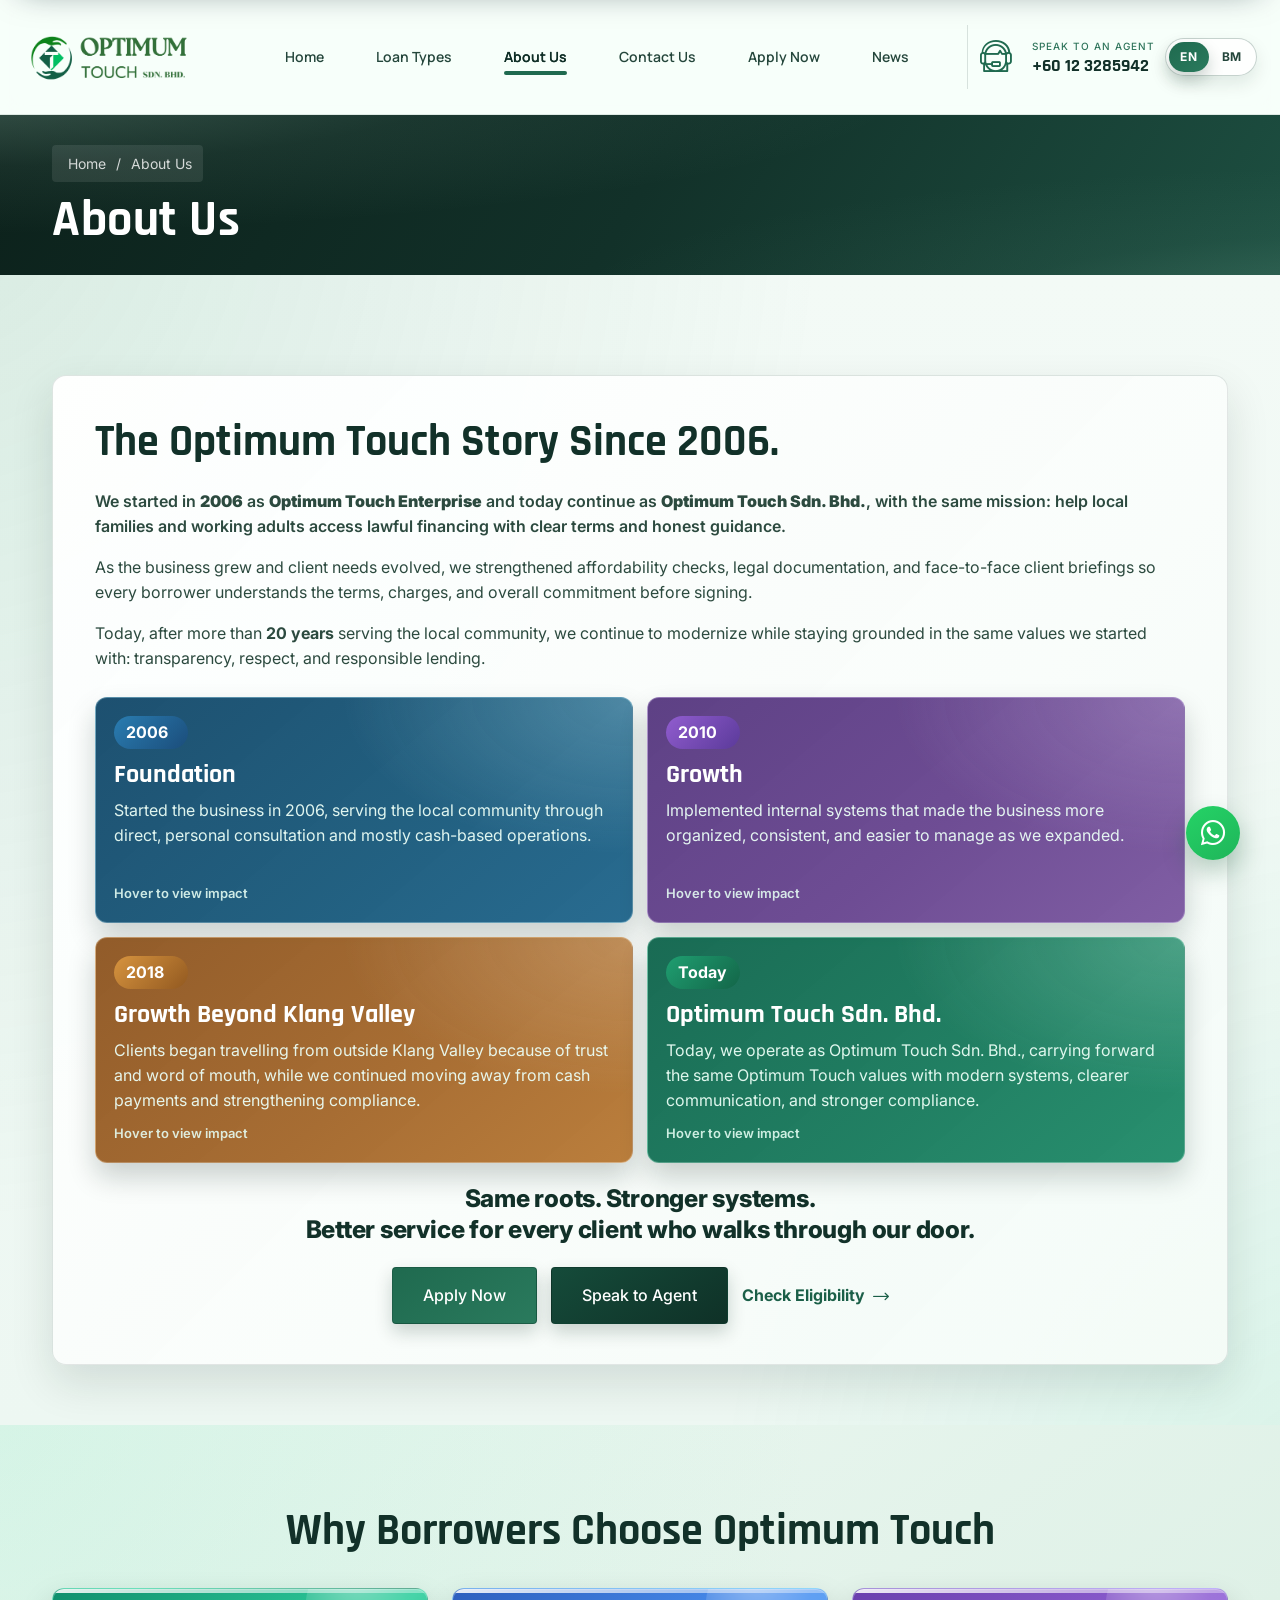
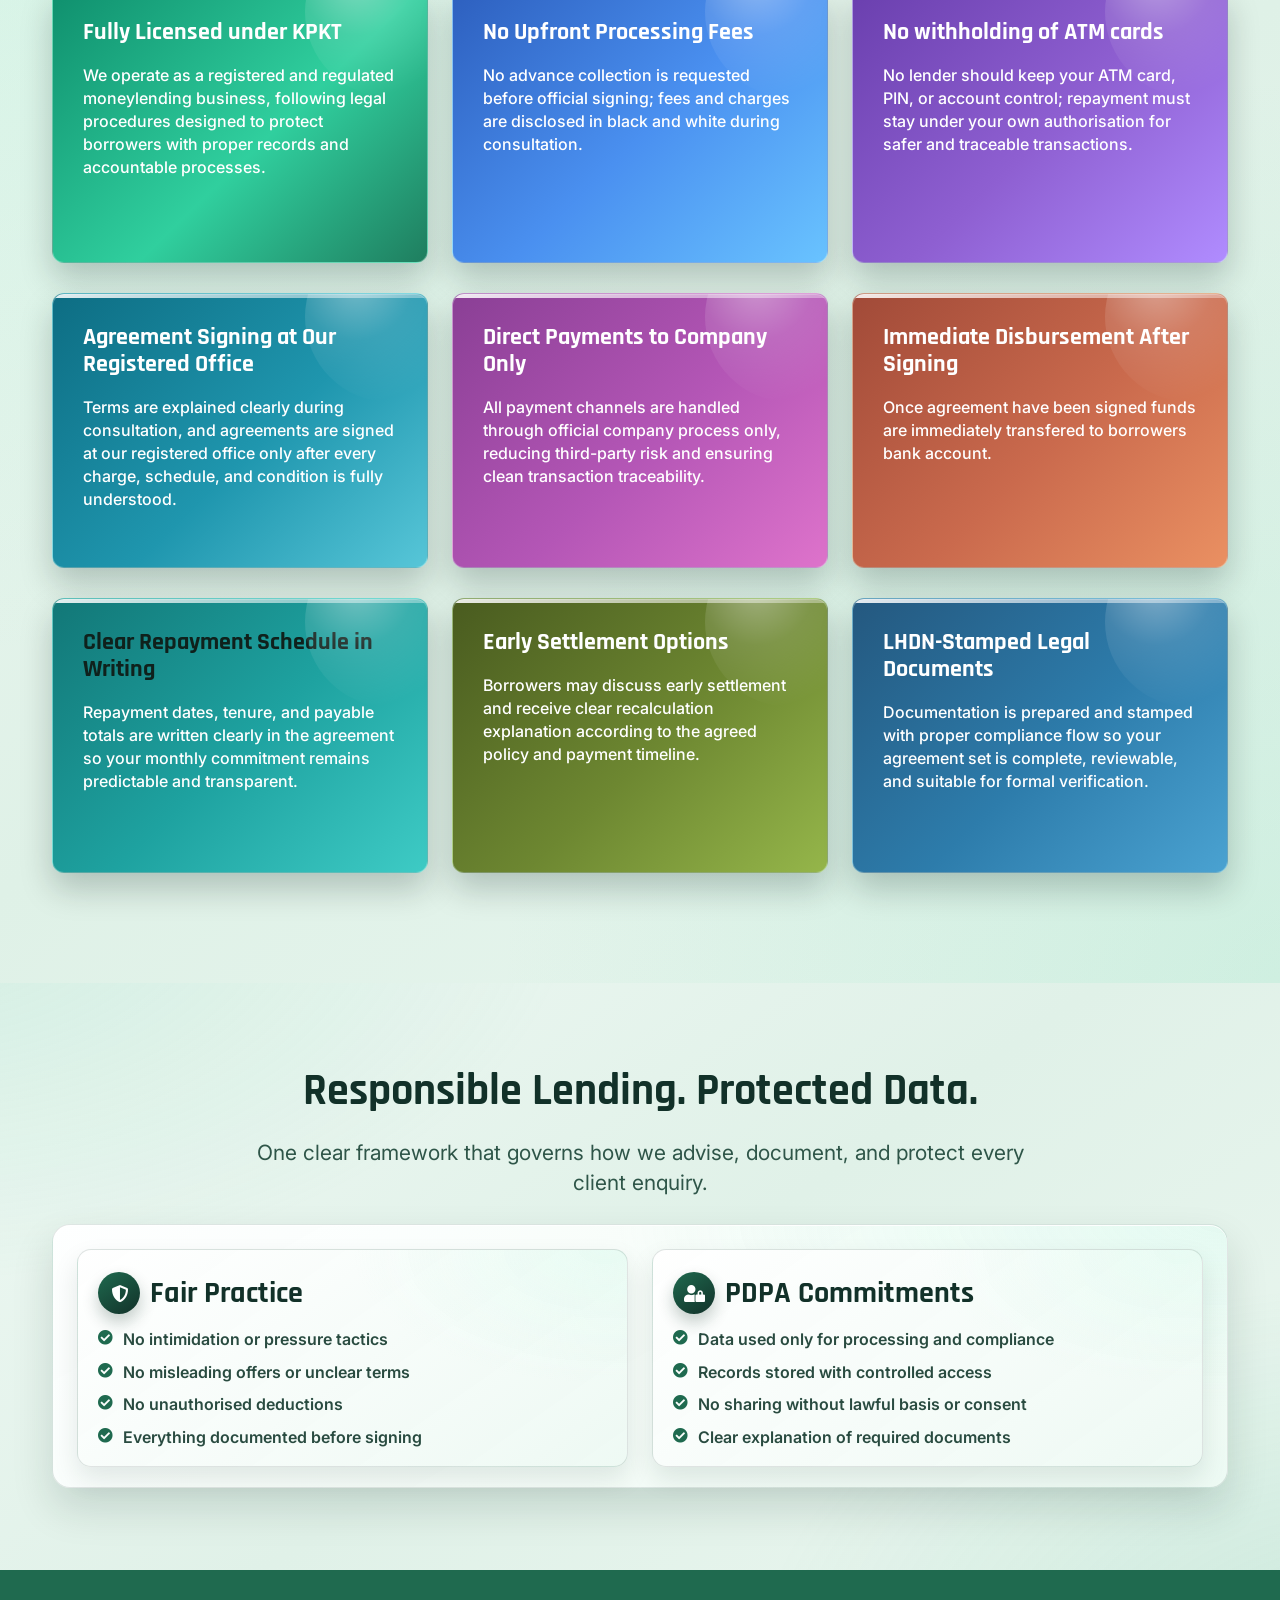
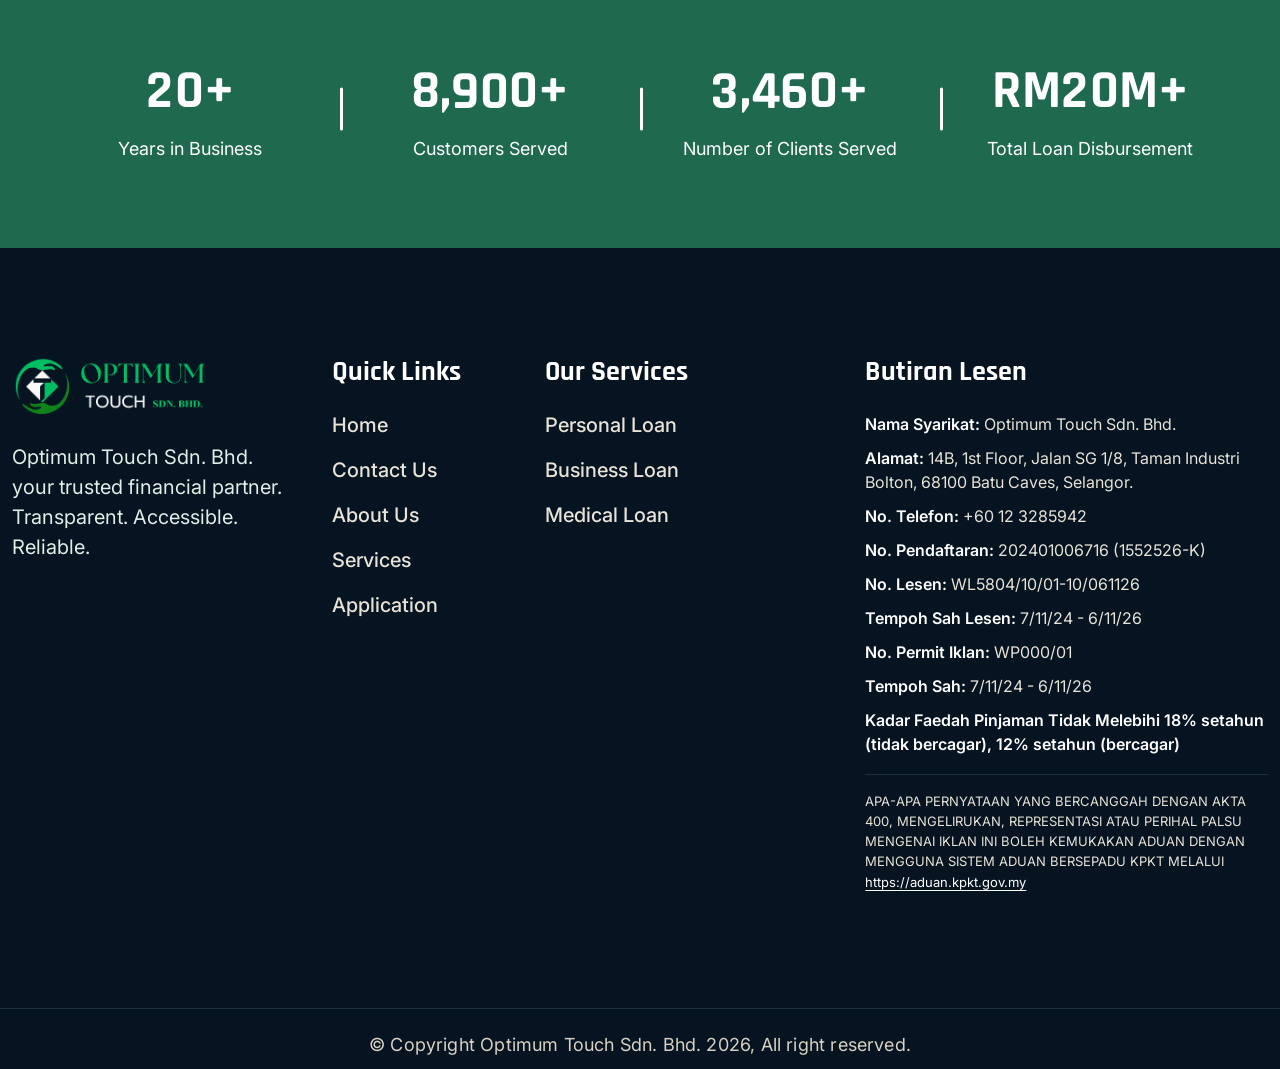
==== about.html @ da790a4f "Bold footer interest rate text" ====
<!DOCTYPE html>
<html lang="en">

<head>
    <meta charset="UTF-8">
    <meta name="viewport" content="width=device-width, initial-scale=1.0">
    <title>About Us Page | Optimum Touch Enterprise</title>
    <!-- favicons Icons -->
    <link rel="apple-touch-icon" sizes="180x180" href="assets/images/favicon.png">
    <link rel="icon" type="image/png" sizes="32x32" href="assets/images/favicon.png">
    <link rel="icon" type="image/png" sizes="16x16" href="assets/images/favicon.png">
    <link rel="manifest" href="assets/images/favicons/site.webmanifest">
    <meta name="description" content="Optimum Touch Enterprise (Registration No. 001620733-P), a Malaysia-registered company with money lending services among its business activities.">

    <!-- fonts -->
    <link
        href="https://fonts.googleapis.com/css2?family=Rubik:ital,wght@0,300;0,400;0,500;0,600;0,700;0,800;0,900;1,300;1,400;1,500;1,600;1,700;1,800;1,900&display=swap"
        rel="stylesheet">

    <link rel="stylesheet" href="assets/css/bootstrap.min.css">
    <link rel="stylesheet" href="assets/css/fontawesome-all.min.css">
    <link rel="stylesheet" href="assets/css/swiper.min.css">
    <link rel="stylesheet" href="assets/css/animate.min.css">
    <link rel="stylesheet" href="assets/css/pylon-icons.css">
    <link rel="stylesheet" href="assets/css/odometer.min.css">
    <link rel="stylesheet" href="assets/css/magnific-popup.css">
    <link rel="stylesheet" href="assets/css/bootstrap-select.min.css">
    <link rel="stylesheet" href="assets/css/nouislider.min.css">
    <link rel="stylesheet" href="assets/css/nouislider.pips.css">

    <!-- site styles -->
    <link rel="stylesheet" href="assets/css/main.css?v=20260502-02">
</head>

<body>
    <div class="preloader" aria-hidden="true"></div><!-- /.preloader -->
    <div class="page-wrapper">
        <header class="main-header">
            <div class="topbar">
                <div class="container">
                    <div class="topbar__left">
                        <div class="topbar__social">
                            <a href="contact.html" class="fab fa-facebook-square"></a>
                            <a href="contact.html" class="fab fa-twitter"></a>
                            <a href="contact.html" class="fab fa-pinterest-p"></a>
                            <a href="contact.html" class="fab fa-instagram"></a>
                        </div><!-- /.topbar__social -->
                        <a href="about.html">Company Profile</a>
                        <a href="news.html">Company News</a>
                        <a href="faq.html">FAQs</a>
                    </div><!-- /.topbar__left -->
                    <div class="topbar__right">
                        <a href="mailto:support@creditoptimum.com"><i class="pylon-icon-email1"></i>support@creditoptimum.com</a>
                        <a href="contact.html"><i class="pylon-icon-clock2"></i>Walk in by appointment only.</a>
                    </div><!-- /.topbar__right -->
                </div><!-- /.container -->
            </div><!-- /.topbar -->
            <nav class="main-menu">
                <div class="container">
                    <div class="logo-box">
                        <a href="index.html" aria-label="logo image"><img src="assets/images/logo/Logo_light_thick.png" width="155"
                                alt=""></a>
                        <span class="fa fa-bars mobile-nav__toggler"></span>
                    </div><!-- /.logo-box -->
                                        <ul class="main-menu__list">
                        <li>
                            <a href="index.html">Home</a>
                        </li>
                        <li>
                            <a href="services.html">Loan Types</a>
                        </li>
                        <li>
                            <a href="about.html">About Us</a>
                        </li>
                        <li>
                            <a href="contact.html">Contact Us</a>
                        </li>
                        <li>
                            <a href="apply-now.html">Apply Now</a>
                        </li>
                        <li>
                            <a href="news.html">News</a>
                        </li>
                    </ul>
                    <!-- /.main-menu__list -->

                    <div class="main-header__info">
                        <div class="main-header__info-phone">
                            <i class="pylon-icon-tech-support"></i>
                            <div class="main-header__info-phone-content">
                                <span>Speak to an Agent</span>
                                <h3><a href="tel:+60123285942">+60 12 3285942</a></h3>
                            </div><!-- /.main-header__info-phone-content -->
                        </div><!-- /.main-header__info-phone -->
                    </div><!-- /.main-header__info -->
                </div><!-- /.container -->
            </nav>
            <!-- /.main-menu -->
        </header><!-- /.main-header -->

        <div class="stricky-header stricked-menu main-menu">
            <div class="sticky-header__content"></div><!-- /.sticky-header__content -->
        </div><!-- /.stricky-header -->

        <section class="page-header">
            <div class="page-header__bg"
                style="background-image: url(assets/images/backgrounds/page-header-bg-1-1.jpg);"></div>
            <!-- /.page-header__bg -->
            <div class="container">
                <ul class="thm-breadcrumb list-unstyled">
                    <li><a href="index.html">Home</a></li>
                    <li>/</li>
                    <li><span>About Us</span></li>
                </ul><!-- /.thm-breadcrumb list-unstyled -->
                <h2>About Us</h2>
            </div><!-- /.container -->
        </section><!-- /.page-header -->

        <section class="about-three about-story">
            <div class="container">
                <div class="row">
                    <div class="col-lg-12">
                        <div class="about-story__panel">
                            <div class="block-title text-left">
                                <p>Our Story</p>
                                <h2>The Optimum Touch Story Since 2006.</h2>
                            </div><!-- /.block-title -->
                            <p class="about-story__lead" data-bm="Kami bermula pada tahun 2006 sebagai Optimum Touch Sdn. Bhd. dan kini beroperasi sebagai Optimum Touch Sdn. Bhd., dengan misi yang sama — membantu keluarga tempatan dan golongan bekerja mendapatkan pembiayaan yang sah, jelas dan mudah difahami.">We started in <strong>2006</strong> as <strong>Optimum Touch Enterprise</strong> and today continue as <strong>Optimum Touch Sdn. Bhd.</strong>, with the same mission: help local families and working adults access lawful financing with clear terms and honest guidance.</p>
                            <p class="block-text" data-bm="Seiring perkembangan perniagaan dan keperluan pelanggan, kami sentiasa menambah baik proses semakan kemampuan, dokumentasi undang-undang serta penerangan secara bersemuka. Ini bagi memastikan setiap pelanggan benar-benar faham terma, caj dan komitmen sebelum menandatangani apa-apa perjanjian.">As the business grew and client needs evolved, we strengthened affordability checks, legal documentation, and face-to-face client briefings so every borrower understands the terms, charges, and overall commitment before signing.</p>
                            <p class="block-text" data-bm="Hari ini, selepas lebih daripada 18 tahun pengalaman, kami terus komited untuk menyediakan perkhidmatan yang telus, mudah dan dipercayai untuk semua pelanggan kami.">Today, after more than <strong>20 years</strong> serving the local community, we continue to modernize while staying grounded in the same values we started with: transparency, respect, and responsible lending.</p>
                            <div class="about-story__timeline">
                                <div class="about-story__milestone about-story__milestone--foundation">
                                    <div class="about-story__milestone-inner">
                                        <div class="about-story__milestone-face about-story__milestone-face--front">
                                            <span class="about-story__year">2006</span>
                                            <h3>Foundation</h3>
                                            <p>Started the business in 2006, serving the local community through direct, personal consultation and mostly cash-based operations.</p>
                                            <span class="about-story__milestone-hint">Hover to view impact</span>
                                        </div>
                                        <div class="about-story__milestone-face about-story__milestone-face--back">
                                            <h3>What This Built</h3>
                                            <ul class="list-unstyled about-story__milestone-list">
                                                <li>Trust grew within the local community.</li>
                                                <li>Responsible lending became a driving force.</li>
                                                <li>Face-to-face term explanation became part of every case.</li>
                                            </ul>
                                        </div>
                                    </div>
                                </div>
                                <div class="about-story__milestone about-story__milestone--workflow">
                                    <div class="about-story__milestone-inner">
                                        <div class="about-story__milestone-face about-story__milestone-face--front">
                                            <span class="about-story__year">2010</span>
                                            <h3>Growth</h3>
                                            <p>Implemented internal systems that made the business more organized, consistent, and easier to manage as we expanded.</p>
                                            <span class="about-story__milestone-hint">Hover to view impact</span>
                                        </div>
                                        <div class="about-story__milestone-face about-story__milestone-face--back">
                                            <h3>What Improved</h3>
                                            <ul class="list-unstyled about-story__milestone-list">
                                                <li>Case handling became more organized.</li>
                                                <li>Documentation and follow-up became more consistent.</li>
                                                <li>Daily operations became more structured as the business grew.</li>
                                            </ul>
                                        </div>
                                    </div>
                                </div>
                                <div class="about-story__milestone about-story__milestone--compliance">
                                    <div class="about-story__milestone-inner">
                                        <div class="about-story__milestone-face about-story__milestone-face--front">
                                            <span class="about-story__year">2018</span>
                                            <h3>Growth Beyond Klang Valley</h3>
                                            <p>Clients began travelling from outside Klang Valley because of trust and word of mouth, while we continued moving away from cash payments and strengthening compliance.</p>
                                            <span class="about-story__milestone-hint">Hover to view impact</span>
                                        </div>
                                        <div class="about-story__milestone-face about-story__milestone-face--back">
                                            <h3>What Changed</h3>
                                            <ul class="list-unstyled about-story__milestone-list">
                                                <li>Compliance standards became stronger across operations.</li>
                                                <li>Payment handling moved further away from cash-based collection.</li>
                                                <li>Client briefings became clearer and more educational.</li>
                                            </ul>
                                        </div>
                                    </div>
                                </div>
                                <div class="about-story__milestone about-story__milestone--today">
                                    <div class="about-story__milestone-inner">
                                        <div class="about-story__milestone-face about-story__milestone-face--front">
                                            <span class="about-story__year">Today</span>
                                            <h3>Optimum Touch Sdn. Bhd.</h3>
                                            <p>Today, we operate as Optimum Touch Sdn. Bhd., carrying forward the same Optimum Touch values with modern systems, clearer communication, and stronger compliance.</p>
                                            <span class="about-story__milestone-hint">Hover to view impact</span>
                                        </div>
                                        <div class="about-story__milestone-face about-story__milestone-face--back">
                                            <h3>Current Standard</h3>
                                            <ul class="list-unstyled about-story__milestone-list">
                                                <li>Faster response flow without sacrificing documentation quality.</li>
                                                <li>Traditional trust is retained with cleaner modern execution.</li>
                                                <li>Client communication is more proactive across each stage.</li>
                                            </ul>
                                        </div>
                                    </div>
                                </div>
                            </div>
                            <p class="about-story__closing">Same roots. Stronger systems.<br>Better service for every client who walks through our door.</p>
                            <div class="about-story__actions">
                                <a href="apply-now.html" class="thm-btn">Apply Now</a>
                                <a href="https://wa.me/60123285942?text=Hi%20Optimum%20Touch%20team%2C%20I%20am%20from%20your%20About%20page%20and%20I%20would%20like%20to%20speak%20to%20an%20agent." class="thm-btn about-story__btn-alt" target="_blank" rel="noopener noreferrer">Speak to Agent</a>
                                <a href="loan-eligibility.html" class="about-story__link">Check Eligibility <i class="pylon-icon-right-arrow"></i></a>
                            </div>
                        </div>
                    </div><!-- /.col-lg-12 -->
                </div><!-- /.row -->
            </div><!-- /.container -->
        </section>
<!-- /.about-three -->

        <section class="why-choose-one why-choose-one--glass" id="why-choose-detailed">
            <div class="container">
                <div class="block-title text-center">
                    <p>Why Choose Us</p>
                    <h2>Why Borrowers Choose Optimum Touch</h2>
                </div><!-- /.block-title -->
                <div class="row">
                    <div class="col-lg-4 col-md-6">
                        <div class="service-one__card">
                            <div class="service-one__content">
                                <h3><a href="news-details.html?post=1">Fully Licensed under KPKT</a></h3>
                                <p>We operate as a registered and regulated moneylending business, following legal procedures designed to protect borrowers with proper records and accountable processes.</p>
                            </div>
                        </div>
                    </div>
                    <div class="col-lg-4 col-md-6">
                        <div class="service-one__card">
                            <div class="service-one__content">
                                <h3><a href="faq.html">No Upfront Processing Fees</a></h3>
                                <p>No advance collection is requested before official signing; fees and charges are disclosed in black and white during consultation.</p>
                            </div>
                        </div>
                    </div>
                    <div class="col-lg-4 col-md-6">
                        <div class="service-one__card">
                            <div class="service-one__content">
                                <h3><a href="services.html">No withholding of ATM cards</a></h3>
                                <p>No lender should keep your ATM card, PIN, or account control; repayment must stay under your own authorisation for safer and traceable transactions.</p>
                            </div>
                        </div>
                    </div>
                    <div class="col-lg-4 col-md-6">
                        <div class="service-one__card">
                            <div class="service-one__content">
                                <h3><a href="contact.html">Agreement Signing at Our Registered Office</a></h3>
                                <p>Terms are explained clearly during consultation, and agreements are signed at our registered office only after every charge, schedule, and condition is fully understood.</p>
                            </div>
                        </div>
                    </div>
                    <div class="col-lg-4 col-md-6">
                        <div class="service-one__card">
                            <div class="service-one__content">
                                <h3><a href="services.html">Direct Payments to Company Only</a></h3>
                                <p>All payment channels are handled through official company process only, reducing third-party risk and ensuring clean transaction traceability.</p>
                            </div>
                        </div>
                    </div>
                    <div class="col-lg-4 col-md-6">
                        <div class="service-one__card">
                            <div class="service-one__content">
                                <h3><a href="apply-now.html">Immediate Disbursement After Signing</a></h3>
                                <p>Once agreement have been signed funds are immediately transfered to borrowers bank account.</p>
                            </div>
                        </div>
                    </div>
                    <div class="col-lg-4 col-md-6">
                        <div class="service-one__card">
                            <div class="service-one__content">
                                <h3>Clear Repayment Schedule in Writing</h3>
                                <p>Repayment dates, tenure, and payable totals are written clearly in the agreement so your monthly commitment remains predictable and transparent.</p>
                            </div>
                        </div>
                    </div>
                    <div class="col-lg-4 col-md-6">
                        <div class="service-one__card">
                            <div class="service-one__content">
                                <h3><a href="services.html">Early Settlement Options</a></h3>
                                <p>Borrowers may discuss early settlement and receive clear recalculation explanation according to the agreed policy and payment timeline.</p>
                            </div>
                        </div>
                    </div>
                    <div class="col-lg-4 col-md-6">
                        <div class="service-one__card">
                            <div class="service-one__content">
                                <h3><a href="services.html">LHDN-Stamped Legal Documents</a></h3>
                                <p>Documentation is prepared and stamped with proper compliance flow so your agreement set is complete, reviewable, and suitable for formal verification.</p>
                            </div>
                        </div>
                    </div>
                </div>
            </div><!-- /.container -->
        </section>
<!-- /.testimonials-one -->


        <section class="trust-pdpa trust-pdpa--premium">
            <div class="container">
                <div class="block-title text-center">
                    <p>Trust Standards</p>
                    <h2>Responsible Lending. Protected Data.</h2>
                </div>
                <p class="trust-pdpa__intro text-center">One clear framework that governs how we advise, document, and protect every client enquiry.</p>
                <div class="trust-pdpa__panel">
                    <div class="row">
                        <div class="col-lg-6">
                            <div class="trust-pdpa__card">
                                <h3><i class="fas fa-shield-alt"></i> Fair Practice</h3>
                                <ul class="list-unstyled trust-pdpa__list">
                                    <li><i class="fas fa-check-circle"></i><span>No intimidation or pressure tactics</span></li>
                                    <li><i class="fas fa-check-circle"></i><span>No misleading offers or unclear terms</span></li>
                                    <li><i class="fas fa-check-circle"></i><span>No unauthorised deductions</span></li>
                                    <li><i class="fas fa-check-circle"></i><span>Everything documented before signing</span></li>
                                </ul>
                            </div>
                        </div>
                        <div class="col-lg-6">
                            <div class="trust-pdpa__card">
                                <h3><i class="fas fa-user-lock"></i> PDPA Commitments</h3>
                                <ul class="list-unstyled trust-pdpa__list">
                                    <li><i class="fas fa-check-circle"></i><span>Data used only for processing and compliance</span></li>
                                    <li><i class="fas fa-check-circle"></i><span>Records stored with controlled access</span></li>
                                    <li><i class="fas fa-check-circle"></i><span>No sharing without lawful basis or consent</span></li>
                                    <li><i class="fas fa-check-circle"></i><span>Clear explanation of required documents</span></li>
                                </ul>
                            </div>
                        </div>
                    </div>
                </div>
            </div><!-- /.container -->
        </section>
<!-- /.video-two -->

        <section class="funfact-one">
            <div class="funfact-one__bg" style="background-image: url(assets/images/backgrounds/funfact-bg-1-1.jpg);">
            </div><!-- /.funfact-one__bg -->
            <div class="container">
                <div class="row">
                    <div class="col-md-6 col-lg-3">
                        <div class="funfact-one__box">
                            <h3><span class="odometer" data-count="20">00</span>+</h3>
                            <p>Years in Business</p>
                        </div><!-- /.funfact-one__box -->
                    </div><!-- /.col-md-6 col-lg-3 -->
                    <div class="col-md-6 col-lg-3">
                        <div class="funfact-one__box">
                            <h3><span class="odometer" data-count="8900">00</span>+</h3>
                            <p>Customers Served</p>
                        </div><!-- /.funfact-one__box -->
                    </div><!-- /.col-md-6 col-lg-3 -->
                    <div class="col-md-6 col-lg-3">
                        <div class="funfact-one__box">
                            <h3><span class="odometer" data-count="3460">00</span>+</h3>
                            <p>Number of Clients Served</p>
                        </div><!-- /.funfact-one__box -->
                    </div><!-- /.col-md-6 col-lg-3 -->
                    <div class="col-md-6 col-lg-3">
                        <div class="funfact-one__box">
                            <h3>RM<span class="odometer" data-count="20">00</span>M+</h3>
                            <p>Total Loan Disbursement</p>
                        </div><!-- /.funfact-one__box -->
                    </div><!-- /.col-md-6 col-lg-3 -->
                </div><!-- /.row -->
            </div><!-- /.container -->
        </section><!-- /.funfact-one -->
<footer class="site-footer site-footer--rg-style">
            <div class="container">
                <div class="row justify-content-between footer-rg__grid">
                    <div class="col-lg-3 col-sm-6 footer-rg__brand-col">
                        <div class="footer-widget footer-widget__about footer-rg__brand">
                            <a href="index.html" class="footer-rg__logo-link" aria-label="Optimum Touch home">
                                <img src="assets/images/logo/logo-dark.png" width="232" alt="Optimum Touch Sdn. Bhd. logo">
                            </a>
                            <p class="footer-widget__about-text footer-rg__tagline" data-bm="Optimum Touch Sdn. Bhd. rakan kewangan anda. Telus. Boleh diakses. Boleh dipercayai.">Optimum Touch Sdn. Bhd. your trusted financial partner. Transparent. Accessible. Reliable.</p>
                        </div><!-- /.footer-widget footer-widget__about -->
                    </div><!-- /.col-lg-3 -->
                    <div class="col-lg-2 col-sm-6 footer-rg__links-col">
                        <div class="footer-widget footer-widget__link footer-rg__links">
                            <h3 class="footer-widget__title" data-bm="Pautan Pantas">Quick Links</h3>
                            <ul class="list-unstyled footer-widget__link-list">
                                <li><a href="index.html" data-bm="Laman Utama">Home</a></li>
                                <li><a href="contact.html" data-bm="Hubungi Kami">Contact Us</a></li>
                                <li><a href="about.html" data-bm="Tentang Kami">About Us</a></li>
                                <li><a href="services.html" data-bm="Perkhidmatan">Services</a></li>
                                <li><a href="apply-now.html" data-bm="Aplikasi">Application</a></li>
                            </ul><!-- /.list-unstyled -->
                        </div><!-- /.footer-widget -->
                    </div><!-- /.col-lg-2 -->
                    <div class="col-lg-3 col-sm-6 footer-rg__services-col">
                        <div class="footer-widget footer-widget__link footer-rg__links footer-rg__services">
                            <h3 class="footer-widget__title" data-bm="Perkhidmatan Kami">Our Services</h3>
                            <ul class="list-unstyled footer-widget__link-list">
                                <li><a href="service-details.html?service=personal#loan-personal" data-bm="Pinjaman Peribadi">Personal Loan</a></li>
                                <li><a href="service-details.html?service=business#loan-business" data-bm="Pinjaman Perniagaan">Business Loan</a></li>
                                <li><a href="service-details.html?service=medical#loan-medical" data-bm="Pinjaman Perubatan">Medical Loan</a></li>
                            </ul><!-- /.list-unstyled -->
                        </div><!-- /.footer-widget -->
                    </div><!-- /.col-lg-3 -->
                    <div class="col-lg-4 col-sm-6 footer-rg__license-col">
                        <div class="footer-widget footer-widget__contact footer-widget__compliance footer-rg__license">
                            <h3 data-bm="Butiran Lesen">Butiran Lesen</h3>
                            <div class="footer-rg__license-list footer-rg__license-list--compliance" data-no-translate="true">
                                <p><strong>Nama Syarikat:</strong> Optimum Touch Sdn. Bhd.</p>
                                <p><strong>Alamat:</strong> 14B, 1st Floor, Jalan SG 1/8, Taman Industri Bolton, 68100 Batu Caves, Selangor.</p>
                                <p><strong>No. Telefon:</strong> +60 12 3285942</p>
                                <p><strong>No. Pendaftaran:</strong> 202401006716 (1552526-K)</p>
                                <p><strong>No. Lesen:</strong> WL5804/10/01-10/061126</p>
                                <p><strong>Tempoh Sah Lesen:</strong> 7/11/24 - 6/11/26</p>
                                <p><strong>No. Permit Iklan:</strong> WP000/01</p>
                                <p><strong>Tempoh Sah:</strong> 7/11/24 - 6/11/26</p>
                                <p><strong>Kadar Faedah Pinjaman Tidak Melebihi 18% setahun (tidak bercagar), 12% setahun (bercagar)</strong></p>
                                <p class="footer-rg__kpkt-notice">APA-APA PERNYATAAN YANG BERCANGGAH DENGAN AKTA 400, MENGELIRUKAN, REPRESENTASI ATAU PERIHAL PALSU MENGENAI IKLAN INI BOLEH KEMUKAKAN ADUAN DENGAN MENGGUNA SISTEM ADUAN BERSEPADU KPKT MELALUI <a href="https://aduan.kpkt.gov.my" target="_blank" rel="noopener noreferrer">https://aduan.kpkt.gov.my</a></p>
                            </div>
                        </div><!-- /.footer-widget footer-widget__contact -->
                    </div><!-- /.col-lg-4 -->
                </div><!-- /.row -->
            </div><!-- /.container -->
        </footer><!-- /.site-footer -->
        <div class="bottom-footer bottom-footer--rg-style">
            <div class="container">
                <p data-bm="Hak cipta Optimum Touch Sdn. Bhd. 2026, Hak terpelihara">&copy; Copyright Optimum Touch Sdn. Bhd. 2026, All right reserved.</p>
            </div><!-- /.container -->
        </div><!-- /.bottom-footer -->

    </div><!-- /.page-wrapper -->


    <div class="mobile-nav__wrapper">
        <div class="mobile-nav__overlay mobile-nav__toggler"></div>
        <!-- /.mobile-nav__overlay -->
        <div class="mobile-nav__content">
            <span class="mobile-nav__close mobile-nav__toggler"></span>

            <div class="logo-box">
                <a href="index.html" aria-label="logo image"><img src="assets/images/logo/Logo_light_thick.png" width="155"
                        alt="" /></a>
            </div>
            <!-- /.logo-box -->
            <div class="mobile-nav__container"></div>
            <!-- /.mobile-nav__container -->

                        <ul class="mobile-nav__contact list-unstyled">
                <li>
                    <i class="pylon-icon-email1"></i>
                    <a href="mailto:support@creditoptimum.com">support@creditoptimum.com</a>
                </li>
                <li>
                    <i class="pylon-icon-telephone"></i>
                    <a href="tel:+60123285942">+60 12 3285942</a>
                </li>
                <li>
                    <i class="pylon-icon-clock2"></i>
                    <a href="contact.html">Walk in by appointment only.</a>
                </li>
                <li>
                    <i class="pylon-icon-pin1"></i>
                    <a href="https://www.google.com/maps?q=Optimum+Touch+Enterprise%2C+14B%2C+1st+Floor%2C+Jalan+SG+1%2F8%2C+Taman+Industri+Bolton%2C+68100+Batu+Caves%2C+Selangor" target="_blank" rel="noopener">14B, 1st Floor, Jalan SG 1/8, Taman Industri Bolton, 68100 Batu Caves, Selangor.</a>
                </li>
            </ul><!-- /.mobile-nav__contact -->
            <div class="mobile-nav__top">
                <div class="mobile-nav__language">
                    <img src="assets/images/resources/flag-1-1.jpg" alt="">
                    <label class="sr-only" for="language-select">select language</label>
                    <!-- /#language-select.sr-only -->
                    <select class="selectpicker" id="language-select">
                        <option value="english">English</option>
                        <option value="bahasa">Bahasa Melayu</option>
                    </select>
                </div><!-- /.mobile-nav__language -->
                <div class="mobile-nav__social">
                    <a href="contact.html" aria-label="twitter"><i class="fab fa-twitter"></i></a>
                    <a href="contact.html" aria-label="facebook"><i class="fab fa-facebook-square"></i></a>
                    <a href="contact.html" aria-label="pinterest"><i class="fab fa-pinterest-p"></i></a>
                    <a href="contact.html" aria-label="instagram"><i class="fab fa-instagram"></i></a>
                </div><!-- /.mobile-nav__social -->
            </div><!-- /.mobile-nav__top -->



        </div>
        <!-- /.mobile-nav__content -->
    </div>
    <!-- /.mobile-nav__wrapper -->

    <div class="search-popup">
        <div class="search-popup__overlay search-toggler"></div>
        <!-- /.search-popup__overlay -->
        <div class="search-popup__content">
            <form action="#">
                <label for="search" class="sr-only">search here</label><!-- /.sr-only -->
                <input type="text" id="search" placeholder="Search Here..." />
                <button type="submit" aria-label="search submit" class="thm-btn">
                    <i class="fa fa-search"></i>
                </button>
            </form>
        </div>
        <!-- /.search-popup__content -->
    </div>
    <!-- /.search-popup -->

    <a href="#" data-target="html" class="scroll-to-target scroll-to-top"><i class="fa fa-angle-up"></i></a>


    <script src="assets/js/jquery-3.5.1.min.js"></script>
    <script src="assets/js/bootstrap.bundle.min.js"></script>
    <script src="assets/js/swiper.min.js"></script>
    <script src="assets/js/jquery.ajaxchimp.min.js"></script>
    <script src="assets/js/jquery.magnific-popup.min.js"></script>
    <script src="assets/js/jquery.validate.min.js"></script>
    <script src="assets/js/bootstrap-select.min.js"></script>
    <script src="assets/js/wow.js"></script>
    <script src="assets/js/odometer.min.js"></script>
    <script src="assets/js/jquery.appear.min.js"></script>
    <script src="assets/js/wNumb.min.js"></script>
    <script src="assets/js/nouislider.min.js"></script>

    <!-- site js -->
    <script src="assets/js/theme.js?v=20260412-01"></script>
</body>

</html>
---- assets/css/pylon-icons.css ----
@font-face {
  font-family: 'pylon-icon';
  src:  url('../fonts/pylon-icon.eot?jocjan');
  src:  url('../fonts/pylon-icon.eot?jocjan#iefix') format('embedded-opentype'),
    url('../fonts/pylon-icon.ttf?jocjan') format('truetype'),
    url('../fonts/pylon-icon.woff?jocjan') format('woff'),
    url('../fonts/pylon-icon.svg?jocjan#pylon-icon') format('svg');
  font-weight: normal;
  font-style: normal;
  font-display: block;
}

[class^="pylon-icon-"], [class*=" pylon-icon-"] {
  /* use !important to prevent issues with browser extensions that change fonts */
  font-family: 'pylon-icon' !important;
  speak: never;
  font-style: normal;
  font-weight: 400;
  font-variant: normal;
  text-transform: none;
  line-height: 1;

  /* Better Font Rendering =========== */
  -webkit-font-smoothing: antialiased;
  -moz-osx-font-smoothing: grayscale;
}

.pylon-icon-telephone:before {
  content: "\e90e";
}
.pylon-icon-call-center:before {
  content: "\e90f";
}
.pylon-icon-online-payment:before {
  content: "\e910";
}
.pylon-icon-buying:before {
  content: "\e911";
}
.pylon-icon-internet:before {
  content: "\e912";
}
.pylon-icon-investment:before {
  content: "\e900";
}
.pylon-icon-strategy:before {
  content: "\e901";
}
.pylon-icon-pin1:before {
  content: "\e902";
}
.pylon-icon-finance:before {
  content: "\e903";
}
.pylon-icon-verification:before {
  content: "\e904";
}
.pylon-icon-assets:before {
  content: "\e905";
}
.pylon-icon-point-of-sale:before {
  content: "\e906";
}
.pylon-icon-consumer-behavior:before {
  content: "\e907";
}
.pylon-icon-left-arrow:before {
  content: "\e908";
}
.pylon-icon-right-arrow:before {
  content: "\e909";
}
.pylon-icon-tech-support:before {
  content: "\e90a";
}
.pylon-icon-clock2:before {
  content: "\e90b";
}
.pylon-icon-email1:before {
  content: "\e90c";
}
.pylon-icon-magnifying-glass:before {
  content: "\e90d";
}
---- assets/css/nouislider.min.css ----
/*! nouislider - 14.1.1 - 12/15/2019 */
.noUi-target,.noUi-target *{-webkit-touch-callout:none;-webkit-tap-highlight-color:transparent;-webkit-user-select:none;-ms-touch-action:none;touch-action:none;-ms-user-select:none;-moz-user-select:none;user-select:none;-moz-box-sizing:border-box;box-sizing:border-box}.noUi-target{position:relative}.noUi-base,.noUi-connects{width:100%;height:100%;position:relative;z-index:1}.noUi-connects{overflow:hidden;z-index:0}.noUi-connect,.noUi-origin{will-change:transform;position:absolute;z-index:1;top:0;right:0;-ms-transform-origin:0 0;-webkit-transform-origin:0 0;-webkit-transform-style:preserve-3d;transform-origin:0 0;transform-style:flat}.noUi-connect{height:100%;width:100%}.noUi-origin{height:10%;width:10%}.noUi-txt-dir-rtl.noUi-horizontal .noUi-origin{left:0;right:auto}.noUi-vertical .noUi-origin{width:0}.noUi-horizontal .noUi-origin{height:0}.noUi-handle{-webkit-backface-visibility:hidden;backface-visibility:hidden;position:absolute}.noUi-touch-area{height:100%;width:100%}.noUi-state-tap .noUi-connect,.noUi-state-tap .noUi-origin{-webkit-transition:transform .3s;transition:transform .3s}.noUi-state-drag *{cursor:inherit!important}.noUi-horizontal{height:18px}.noUi-horizontal .noUi-handle{width:34px;height:28px;right:-17px;top:-6px}.noUi-vertical{width:18px}.noUi-vertical .noUi-handle{width:28px;height:34px;right:-6px;top:-17px}.noUi-txt-dir-rtl.noUi-horizontal .noUi-handle{left:-17px;right:auto}.noUi-target{background:#FAFAFA;border-radius:4px;border:1px solid #D3D3D3;box-shadow:inset 0 1px 1px #F0F0F0,0 3px 6px -5px #BBB}.noUi-connects{border-radius:3px}.noUi-connect{background:#3FB8AF}.noUi-draggable{cursor:ew-resize}.noUi-vertical .noUi-draggable{cursor:ns-resize}.noUi-handle{border:1px solid #D9D9D9;border-radius:3px;background:#FFF;cursor:default;box-shadow:inset 0 0 1px #FFF,inset 0 1px 7px #EBEBEB,0 3px 6px -3px #BBB}.noUi-active{box-shadow:inset 0 0 1px #FFF,inset 0 1px 7px #DDD,0 3px 6px -3px #BBB}.noUi-handle:after,.noUi-handle:before{content:"";display:block;position:absolute;height:14px;width:1px;background:#E8E7E6;left:14px;top:6px}.noUi-handle:after{left:17px}.noUi-vertical .noUi-handle:after,.noUi-vertical .noUi-handle:before{width:14px;height:1px;left:6px;top:14px}.noUi-vertical .noUi-handle:after{top:17px}[disabled] .noUi-connect{background:#B8B8B8}[disabled] .noUi-handle,[disabled].noUi-handle,[disabled].noUi-target{cursor:not-allowed}.noUi-pips,.noUi-pips *{-moz-box-sizing:border-box;box-sizing:border-box}.noUi-pips{position:absolute;color:#999}.noUi-value{position:absolute;white-space:nowrap;text-align:center}.noUi-value-sub{color:#ccc;font-size:10px}.noUi-marker{position:absolute;background:#CCC}.noUi-marker-sub{background:#AAA}.noUi-marker-large{background:#AAA}.noUi-pips-horizontal{padding:10px 0;height:80px;top:100%;left:0;width:100%}.noUi-value-horizontal{-webkit-transform:translate(-50%,50%);transform:translate(-50%,50%)}.noUi-rtl .noUi-value-horizontal{-webkit-transform:translate(50%,50%);transform:translate(50%,50%)}.noUi-marker-horizontal.noUi-marker{margin-left:-1px;width:2px;height:5px}.noUi-marker-horizontal.noUi-marker-sub{height:10px}.noUi-marker-horizontal.noUi-marker-large{height:15px}.noUi-pips-vertical{padding:0 10px;height:100%;top:0;left:100%}.noUi-value-vertical{-webkit-transform:translate(0,-50%);transform:translate(0,-50%);padding-left:25px}.noUi-rtl .noUi-value-vertical{-webkit-transform:translate(0,50%);transform:translate(0,50%)}.noUi-marker-vertical.noUi-marker{width:5px;height:2px;margin-top:-1px}.noUi-marker-vertical.noUi-marker-sub{width:10px}.noUi-marker-vertical.noUi-marker-large{width:15px}.noUi-tooltip{display:block;position:absolute;border:1px solid #D9D9D9;border-radius:3px;background:#fff;color:#000;padding:5px;text-align:center;white-space:nowrap}.noUi-horizontal .noUi-tooltip{-webkit-transform:translate(-50%,0);transform:translate(-50%,0);left:50%;bottom:120%}.noUi-vertical .noUi-tooltip{-webkit-transform:translate(0,-50%);transform:translate(0,-50%);top:50%;right:120%}
---- assets/css/nouislider.pips.css ----
/* Base;
 *
 */
.noUi-pips,
.noUi-pips * {
-moz-box-sizing: border-box;
	box-sizing: border-box;
}
.noUi-pips {
	position: absolute;
	font: 400 12px Arial;
	color: #999;
}

/* Values;
 *
 */
.noUi-value {
	width: 40px;
	position: absolute;
	text-align: center;
}
.noUi-value-sub {
	color: #ccc;
	font-size: 10px;
}

/* Markings;
 *
 */
.noUi-marker {
	position: absolute;
	background: #CCC;
}
.noUi-marker-sub {
	background: #AAA;
}
.noUi-marker-large {
	background: #AAA;
}

/* Horizontal layout;
 *
 */
.noUi-pips-horizontal {
	padding: 10px 0;
	height: 50px;
	top: 100%;
	left: 0;
	width: 100%;
}
.noUi-value-horizontal {
	margin-left: -20px;
	padding-top: 20px;
}
.noUi-value-horizontal.noUi-value-sub {
	padding-top: 15px;
}

.noUi-marker-horizontal.noUi-marker {
	margin-left: -1px;
	width: 2px;
	height: 5px;
}
.noUi-marker-horizontal.noUi-marker-sub {
	height: 10px;
}
.noUi-marker-horizontal.noUi-marker-large {
	height: 15px;
}

/* Vertical layout;
 *
 */
.noUi-pips-vertical {
	padding: 0 10px;
	height: 100%;
	top: 0;
	left: 100%;
}
.noUi-value-vertical {
	width: 15px;
	margin-left: 20px;
	margin-top: -5px;
}

.noUi-marker-vertical.noUi-marker {
	width: 5px;
	height: 2px;
	margin-top: -1px;
}
.noUi-marker-vertical.noUi-marker-sub {
	width: 10px;
}
.noUi-marker-vertical.noUi-marker-large {
	width: 15px;
}
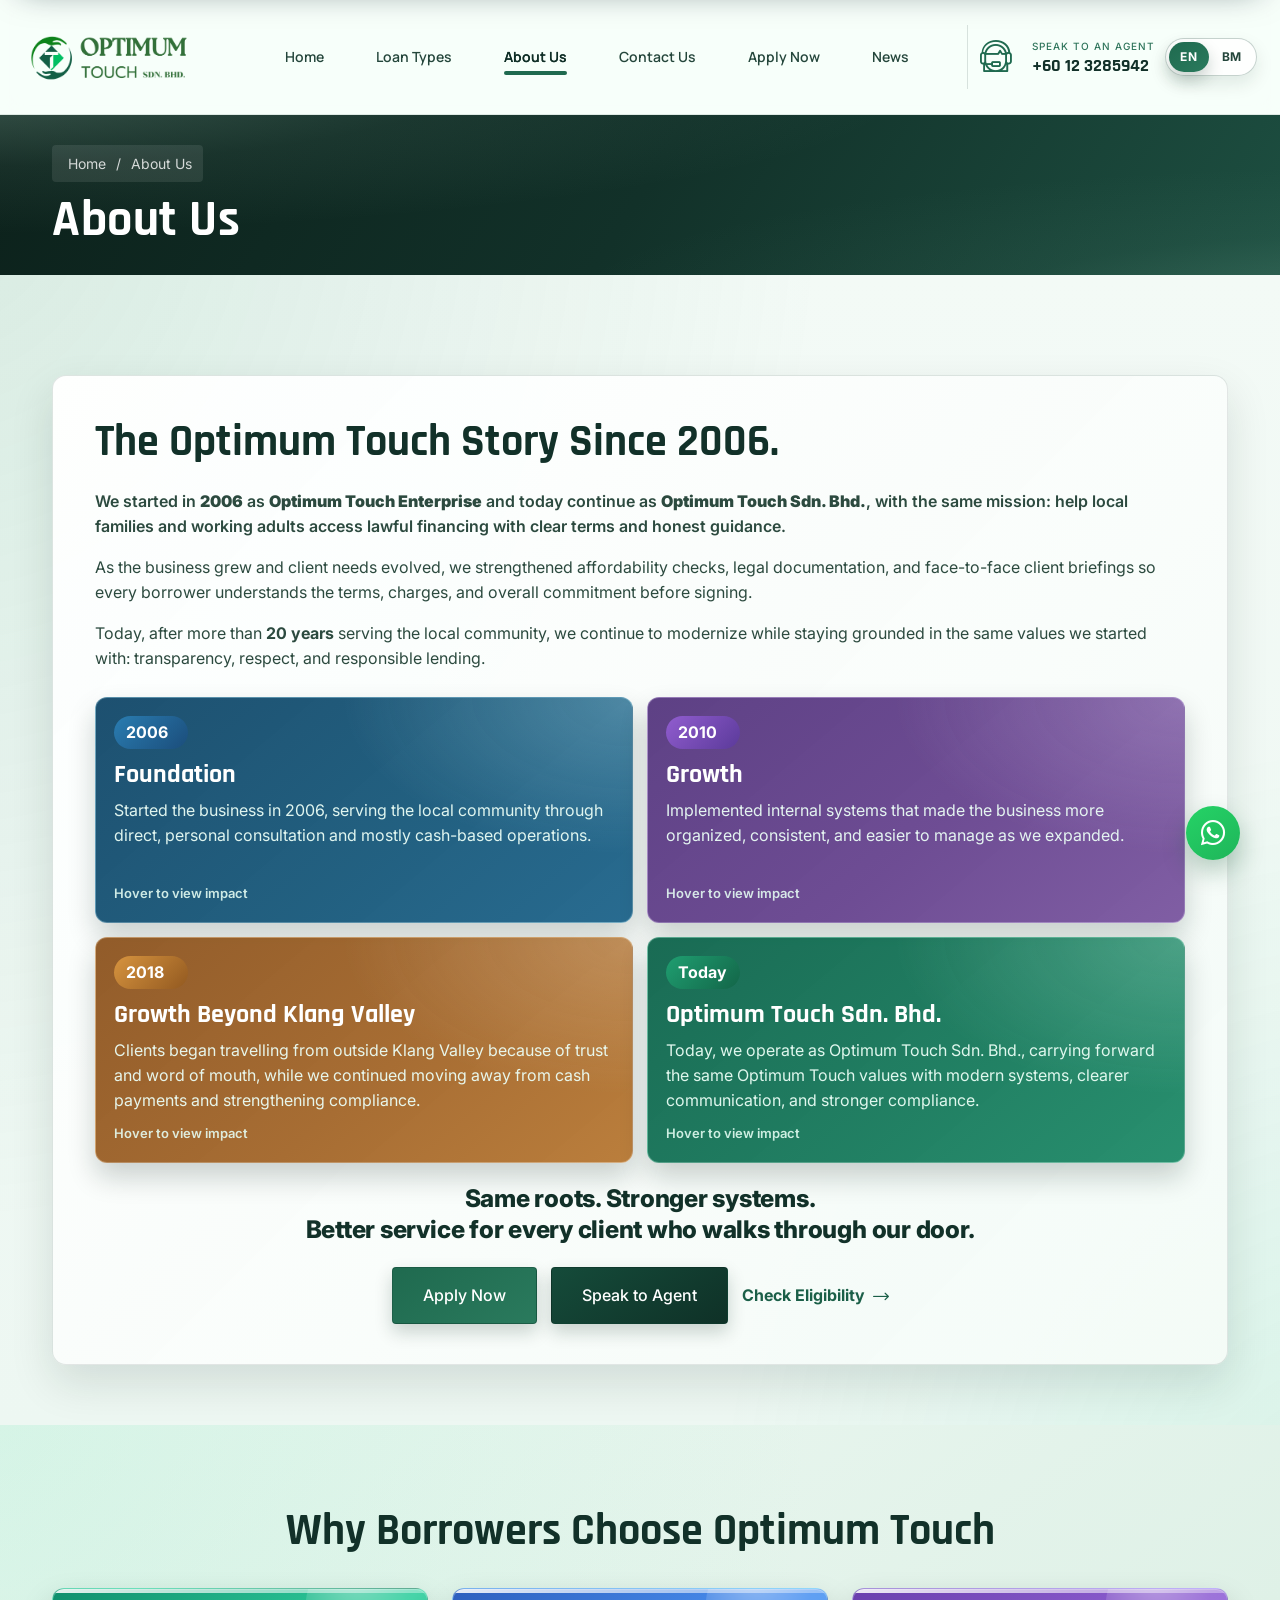
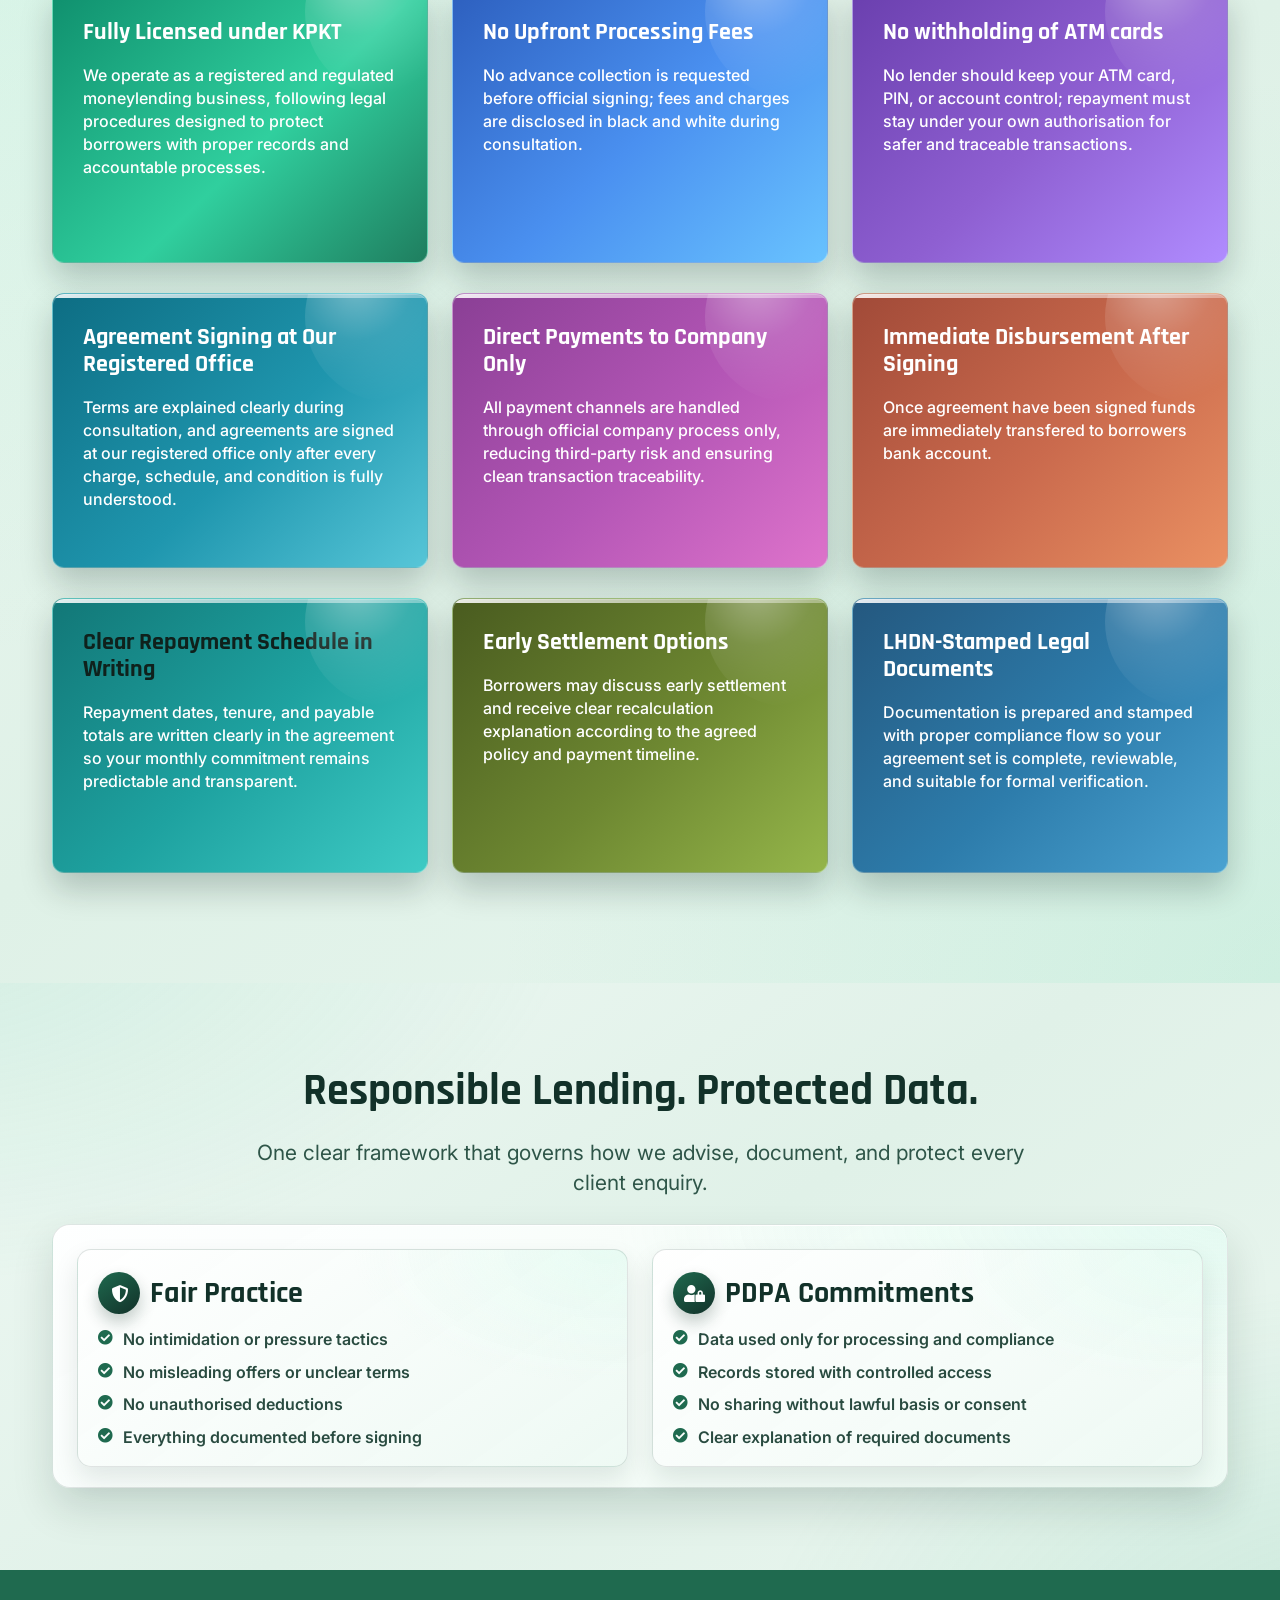
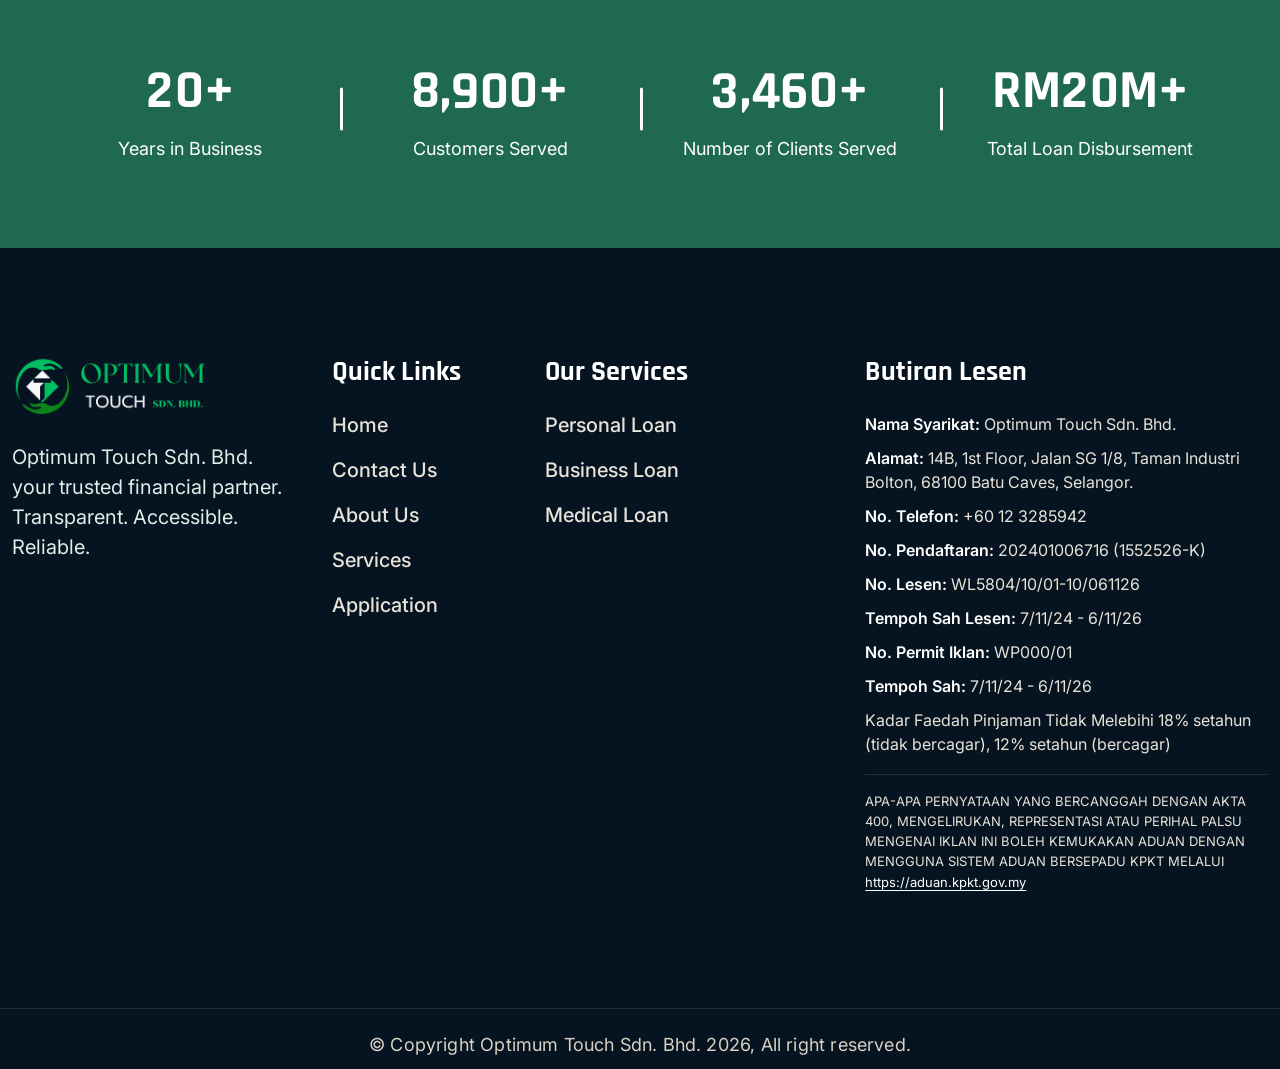
==== commit 9714881b: "Normalize footer interest rate weight" ====
--- a/about.html
+++ b/about.html
@@ -414,7 +414,7 @@
                                 <p><strong>Tempoh Sah Lesen:</strong> 7/11/24 - 6/11/26</p>
                                 <p><strong>No. Permit Iklan:</strong> WP000/01</p>
                                 <p><strong>Tempoh Sah:</strong> 7/11/24 - 6/11/26</p>
-                                <p><strong>Kadar Faedah Pinjaman Tidak Melebihi 18% setahun (tidak bercagar), 12% setahun (bercagar)</strong></p>
+                                <p>Kadar Faedah Pinjaman Tidak Melebihi 18% setahun (tidak bercagar), 12% setahun (bercagar)</p>
                                 <p class="footer-rg__kpkt-notice">APA-APA PERNYATAAN YANG BERCANGGAH DENGAN AKTA 400, MENGELIRUKAN, REPRESENTASI ATAU PERIHAL PALSU MENGENAI IKLAN INI BOLEH KEMUKAKAN ADUAN DENGAN MENGGUNA SISTEM ADUAN BERSEPADU KPKT MELALUI <a href="https://aduan.kpkt.gov.my" target="_blank" rel="noopener noreferrer">https://aduan.kpkt.gov.my</a></p>
                             </div>
                         </div><!-- /.footer-widget footer-widget__contact -->
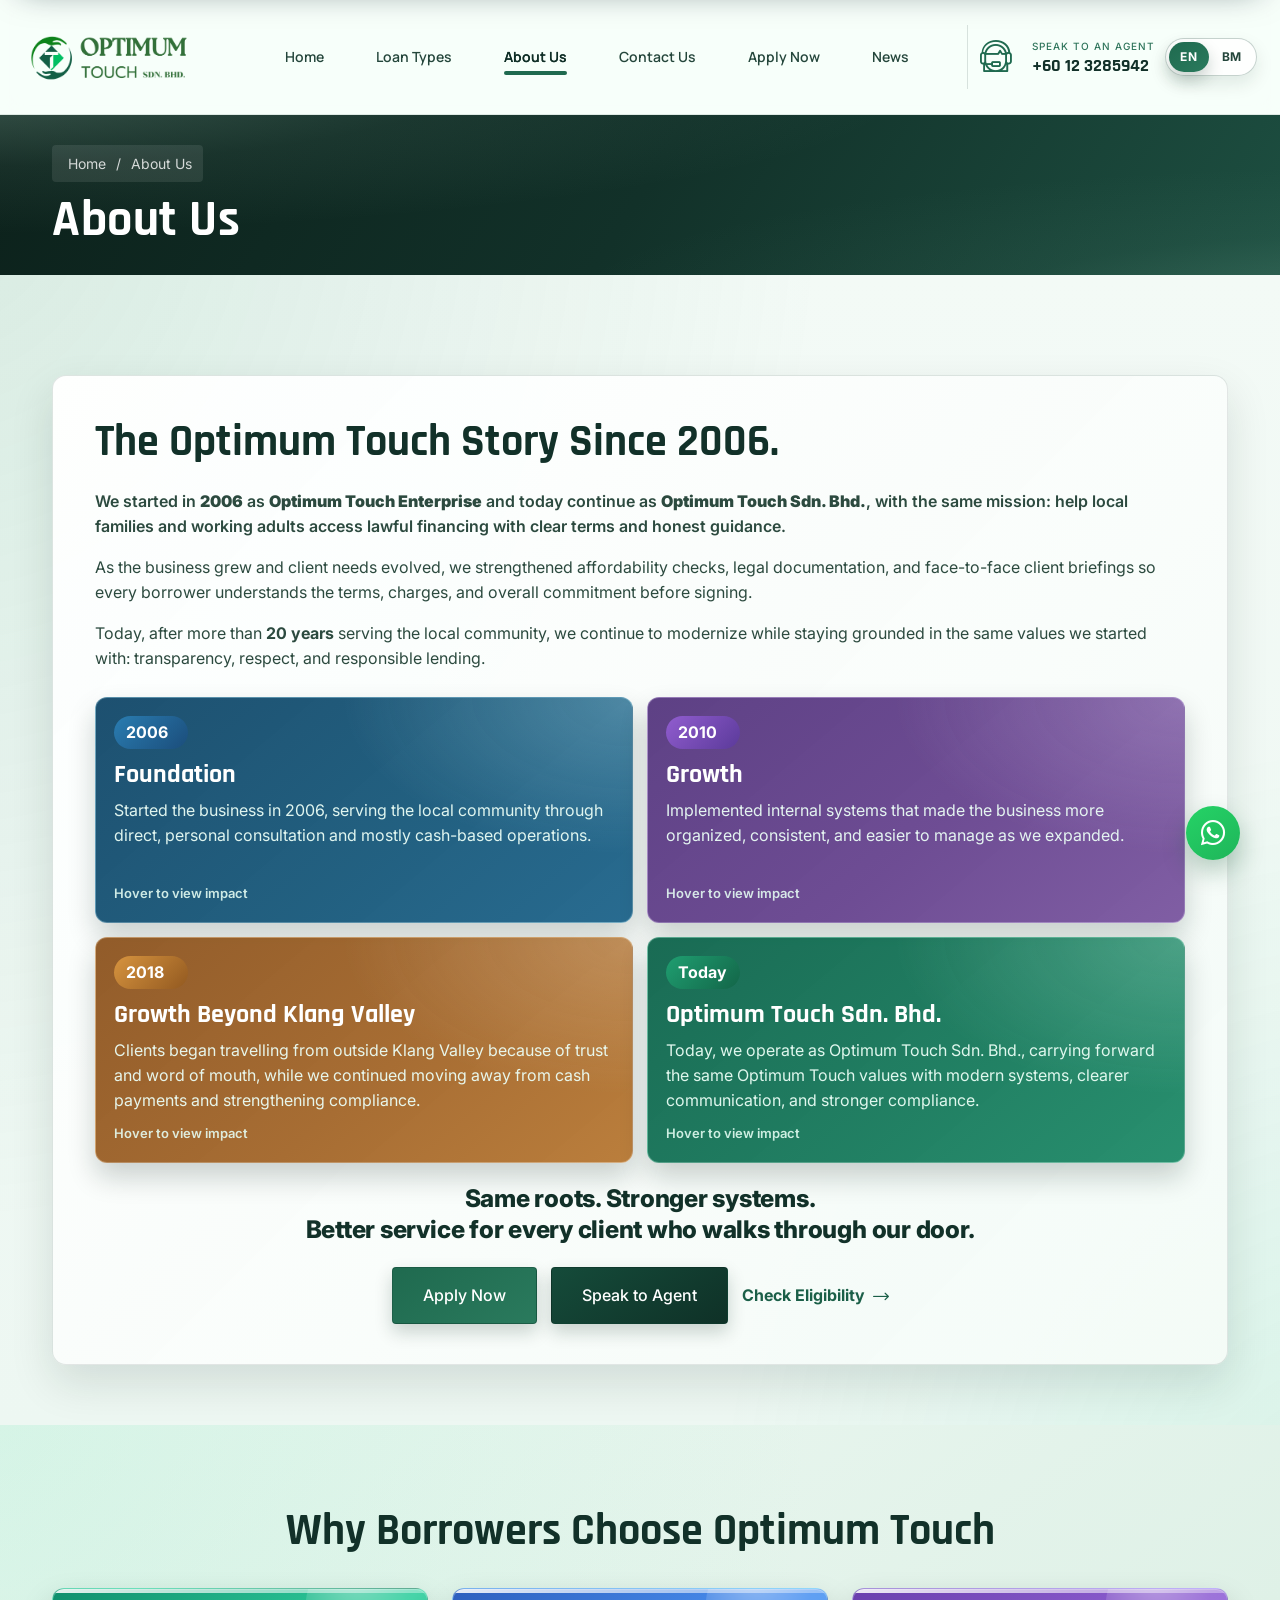
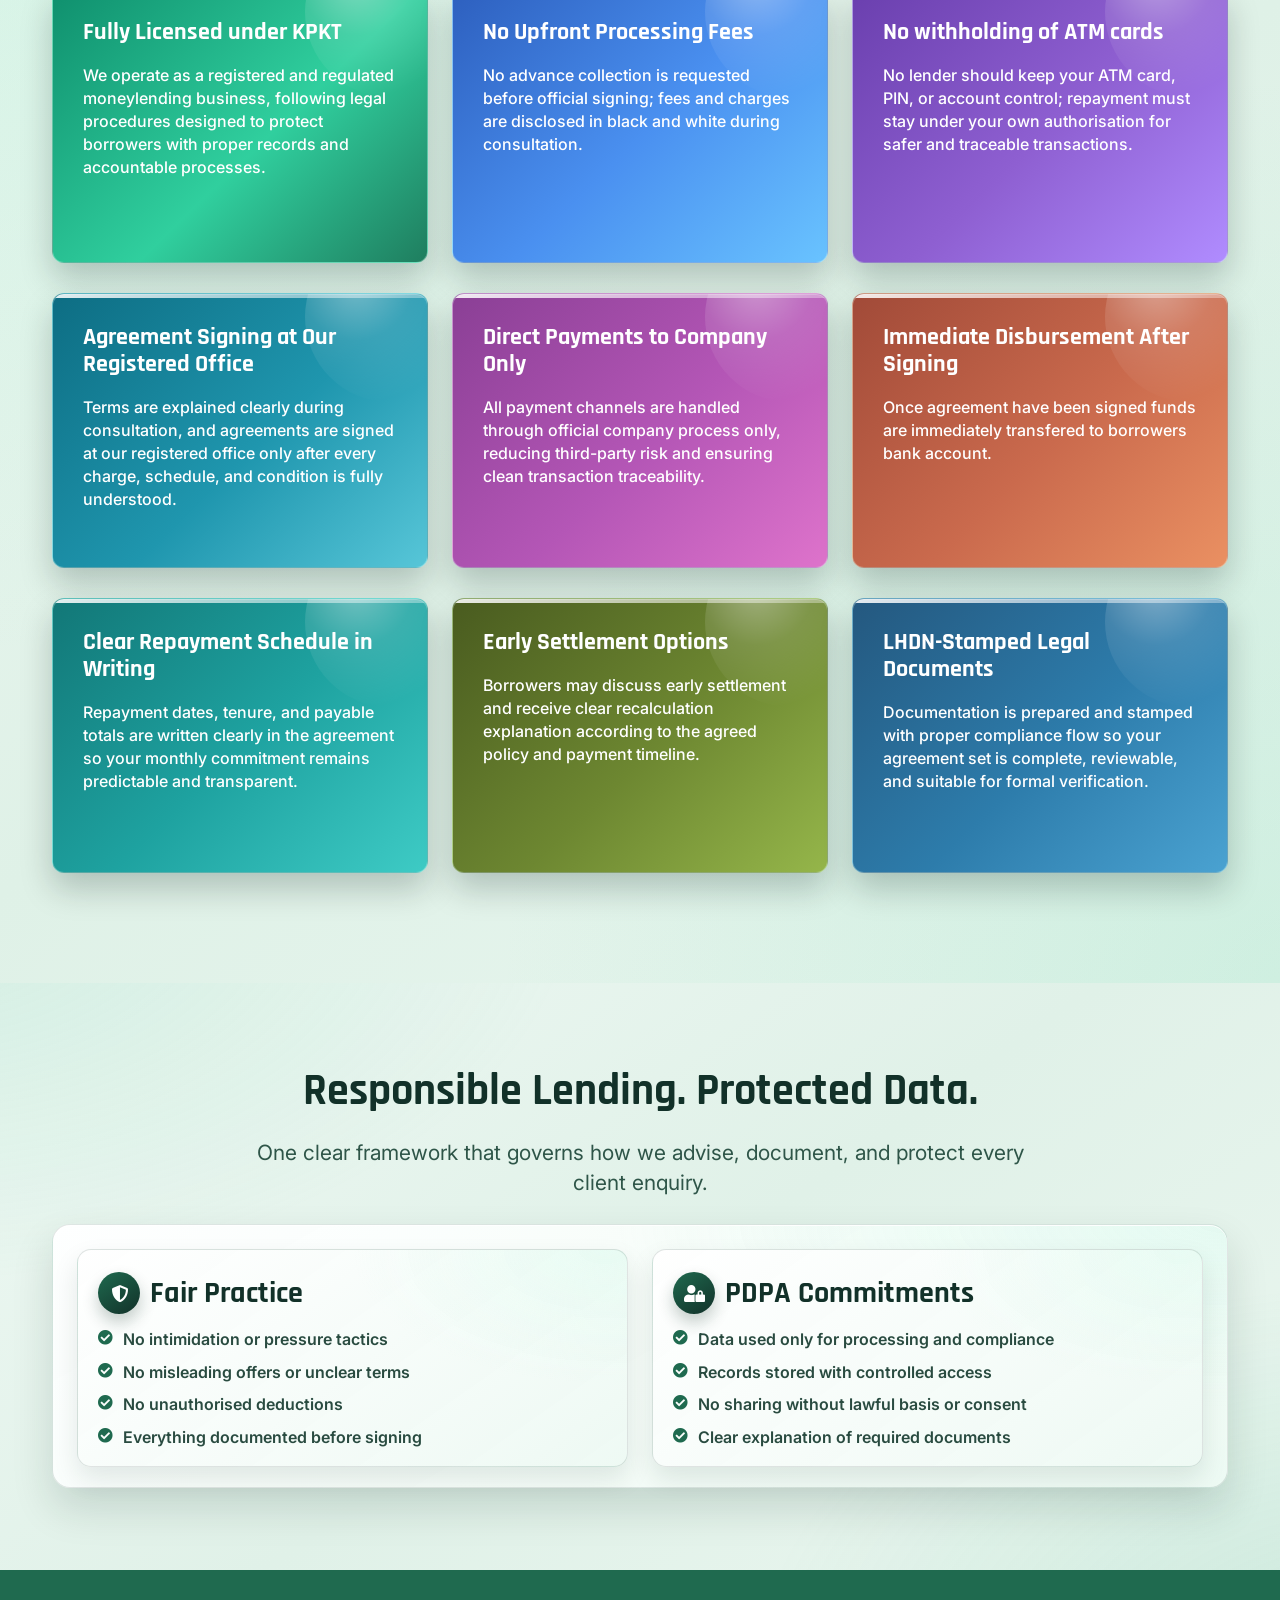
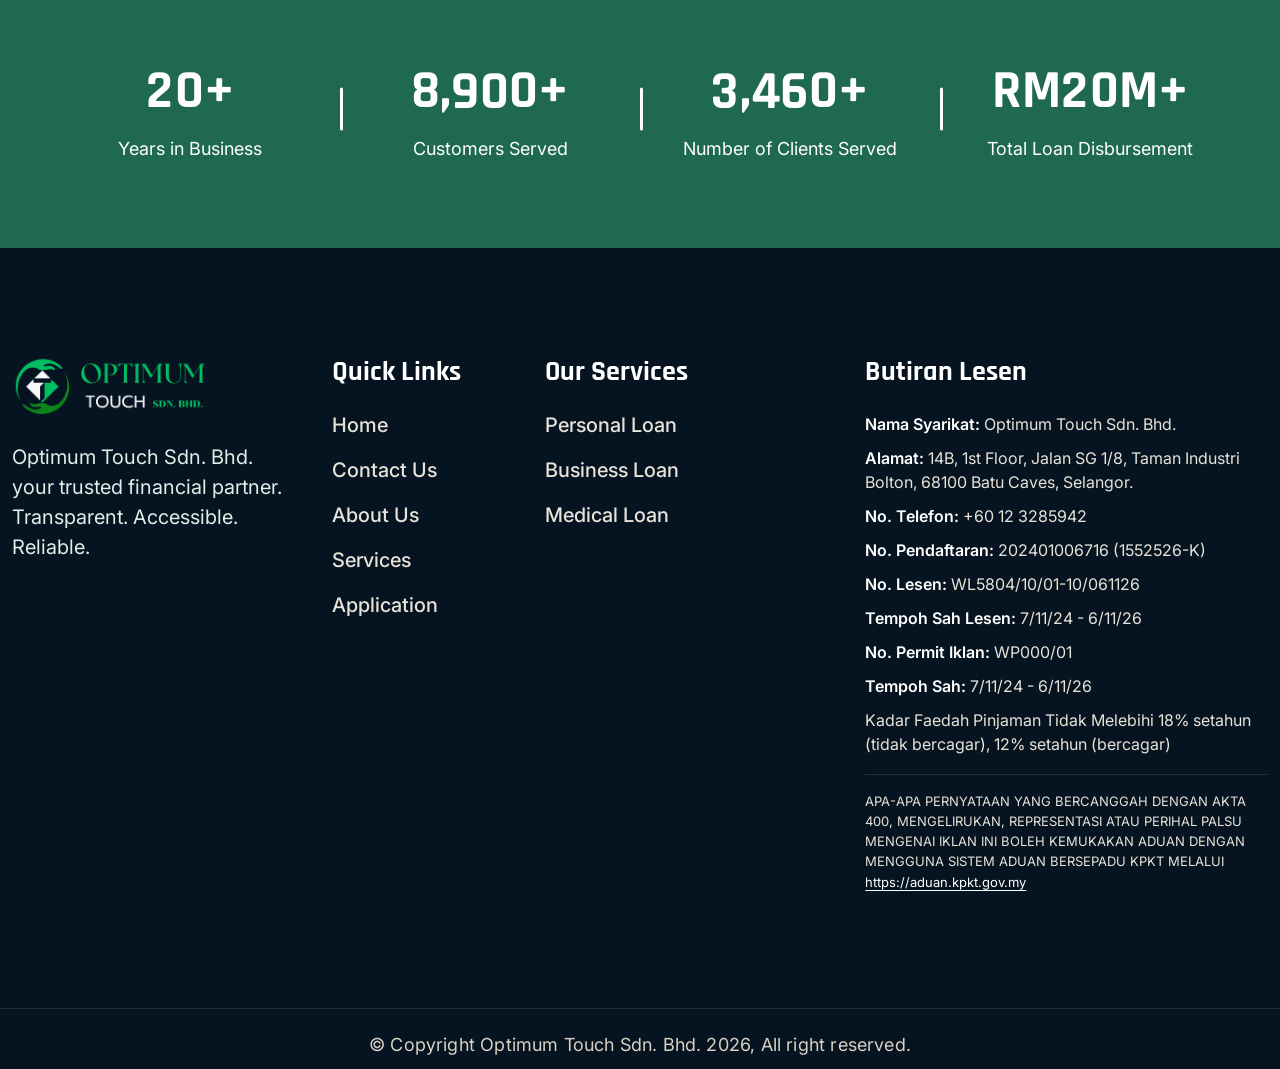
==== commit 27ad3378: "Apply BM copy updates from translation doc" ====
--- a/about.html
+++ b/about.html
@@ -29,7 +29,7 @@
     <link rel="stylesheet" href="assets/css/nouislider.pips.css">
 
     <!-- site styles -->
-    <link rel="stylesheet" href="assets/css/main.css?v=20260502-02">
+    <link rel="stylesheet" href="assets/css/main.css?v=20260506-01">
 </head>
 
 <body>
@@ -123,11 +123,11 @@
                         <div class="about-story__panel">
                             <div class="block-title text-left">
                                 <p>Our Story</p>
-                                <h2>The Optimum Touch Story Since 2006.</h2>
+                                <h2 data-bm="Optimum Touch Sdn. Bhd. Sejak 2006">The Optimum Touch Story Since 2006.</h2>
                             </div><!-- /.block-title -->
-                            <p class="about-story__lead" data-bm="Kami bermula pada tahun 2006 sebagai Optimum Touch Sdn. Bhd. dan kini beroperasi sebagai Optimum Touch Sdn. Bhd., dengan misi yang sama — membantu keluarga tempatan dan golongan bekerja mendapatkan pembiayaan yang sah, jelas dan mudah difahami.">We started in <strong>2006</strong> as <strong>Optimum Touch Enterprise</strong> and today continue as <strong>Optimum Touch Sdn. Bhd.</strong>, with the same mission: help local families and working adults access lawful financing with clear terms and honest guidance.</p>
-                            <p class="block-text" data-bm="Seiring perkembangan perniagaan dan keperluan pelanggan, kami sentiasa menambah baik proses semakan kemampuan, dokumentasi undang-undang serta penerangan secara bersemuka. Ini bagi memastikan setiap pelanggan benar-benar faham terma, caj dan komitmen sebelum menandatangani apa-apa perjanjian.">As the business grew and client needs evolved, we strengthened affordability checks, legal documentation, and face-to-face client briefings so every borrower understands the terms, charges, and overall commitment before signing.</p>
-                            <p class="block-text" data-bm="Hari ini, selepas lebih daripada 18 tahun pengalaman, kami terus komited untuk menyediakan perkhidmatan yang telus, mudah dan dipercayai untuk semua pelanggan kami.">Today, after more than <strong>20 years</strong> serving the local community, we continue to modernize while staying grounded in the same values we started with: transparency, respect, and responsible lending.</p>
+                            <p class="about-story__lead" data-bm="Sejak 2006, Optimum Touch Sdn. Bhd. telah berdiri teguh membantu rakyat Malaysia — terutama keluarga biasa dan golongan bekerja — mendapatkan pembiayaan yang halal prosesnya, jelas syaratnya, dan mudah difahami oleh sesiapa sahaja.">We started in <strong>2006</strong> as <strong>Optimum Touch Enterprise</strong> and today continue as <strong>Optimum Touch Sdn. Bhd.</strong>, with the same mission: help local families and working adults access lawful financing with clear terms and honest guidance.</p>
+                            <p class="block-text" data-bm="Kami tahu keperluan pelanggan berubah dari masa ke masa. Sebab itulah kami sentiasa mempertingkatkan cara kami menilai kemampuan bayaran, menyediakan dokumentasi yang kukuh dari segi undang-undang, dan mengambil masa untuk duduk bersama pelanggan — terang menerang, soal menyoal — sehinggalah mereka benar-benar selesa dan faham sebelum membuat sebarang komitmen.">As the business grew and client needs evolved, we strengthened affordability checks, legal documentation, and face-to-face client briefings so every borrower understands the terms, charges, and overall commitment before signing.</p>
+                            <p class="block-text" data-bm="Setelah lebih 18 tahun bersama pelanggan dari pelbagai lapisan masyarakat, semangat kami masih sama. Kami terus komited untuk memastikan setiap urusan berjalan dengan telus, mudah difahami, dan yang paling penting — boleh dipercayai sepenuhnya.">Today, after more than <strong>20 years</strong> serving the local community, we continue to modernize while staying grounded in the same values we started with: transparency, respect, and responsible lending.</p>
                             <div class="about-story__timeline">
                                 <div class="about-story__milestone about-story__milestone--foundation">
                                     <div class="about-story__milestone-inner">
@@ -186,9 +186,9 @@
                                 <div class="about-story__milestone about-story__milestone--today">
                                     <div class="about-story__milestone-inner">
                                         <div class="about-story__milestone-face about-story__milestone-face--front">
-                                            <span class="about-story__year">Today</span>
+                                            <span class="about-story__year" data-bm="2026">Today</span>
                                             <h3>Optimum Touch Sdn. Bhd.</h3>
-                                            <p>Today, we operate as Optimum Touch Sdn. Bhd., carrying forward the same Optimum Touch values with modern systems, clearer communication, and stronger compliance.</p>
+                                            <p data-bm="Kami beroperasi sebagai Optimum Touch Sdn. Bhd., meneruskan nilai Optimum Touch yang sama dengan sistem moden, komunikasi yang lebih jelas dan pematuhan yang lebih kukuh.">Today, we operate as Optimum Touch Sdn. Bhd., carrying forward the same Optimum Touch values with modern systems, clearer communication, and stronger compliance.</p>
                                             <span class="about-story__milestone-hint">Hover to view impact</span>
                                         </div>
                                         <div class="about-story__milestone-face about-story__milestone-face--back">
@@ -202,10 +202,10 @@
                                     </div>
                                 </div>
                             </div>
-                            <p class="about-story__closing">Same roots. Stronger systems.<br>Better service for every client who walks through our door.</p>
+                            <p class="about-story__closing" data-bm="Akar yang teguh, sistem yang lebih dipercayai">Same roots. Stronger systems.<br>Better service for every client who walks through our door.</p>
                             <div class="about-story__actions">
                                 <a href="apply-now.html" class="thm-btn">Apply Now</a>
-                                <a href="https://wa.me/60123285942?text=Hi%20Optimum%20Touch%20team%2C%20I%20am%20from%20your%20About%20page%20and%20I%20would%20like%20to%20speak%20to%20an%20agent." class="thm-btn about-story__btn-alt" target="_blank" rel="noopener noreferrer">Speak to Agent</a>
+                                <a href="https://wa.me/60123285942?text=Hi%20Optimum%20Touch%20team%2C%20I%20am%20from%20your%20About%20page%20and%20I%20would%20like%20to%20speak%20to%20an%20agent." class="thm-btn about-story__btn-alt" target="_blank" rel="noopener noreferrer" data-bm="Hubungi Pakar Kami">Speak to Agent</a>
                                 <a href="loan-eligibility.html" class="about-story__link">Check Eligibility <i class="pylon-icon-right-arrow"></i></a>
                             </div>
                         </div>
@@ -521,10 +521,9 @@
     <script src="assets/js/nouislider.min.js"></script>
 
     <!-- site js -->
-    <script src="assets/js/theme.js?v=20260412-01"></script>
+    <script src="assets/js/theme.js?v=20260506-01"></script>
 </body>
 
 </html>
 
 
-
--- a/assets/css/main.css
+++ b/assets/css/main.css
@@ -23769,6 +23769,7 @@
   opacity: 0.82;
 }
 
+#why-choose-detailed .service-one__content h3,
 #why-choose-detailed .service-one__content h3 a,
 #why-choose-detailed .service-one__content h3 a:hover,
 #why-choose-detailed .service-one__content p {
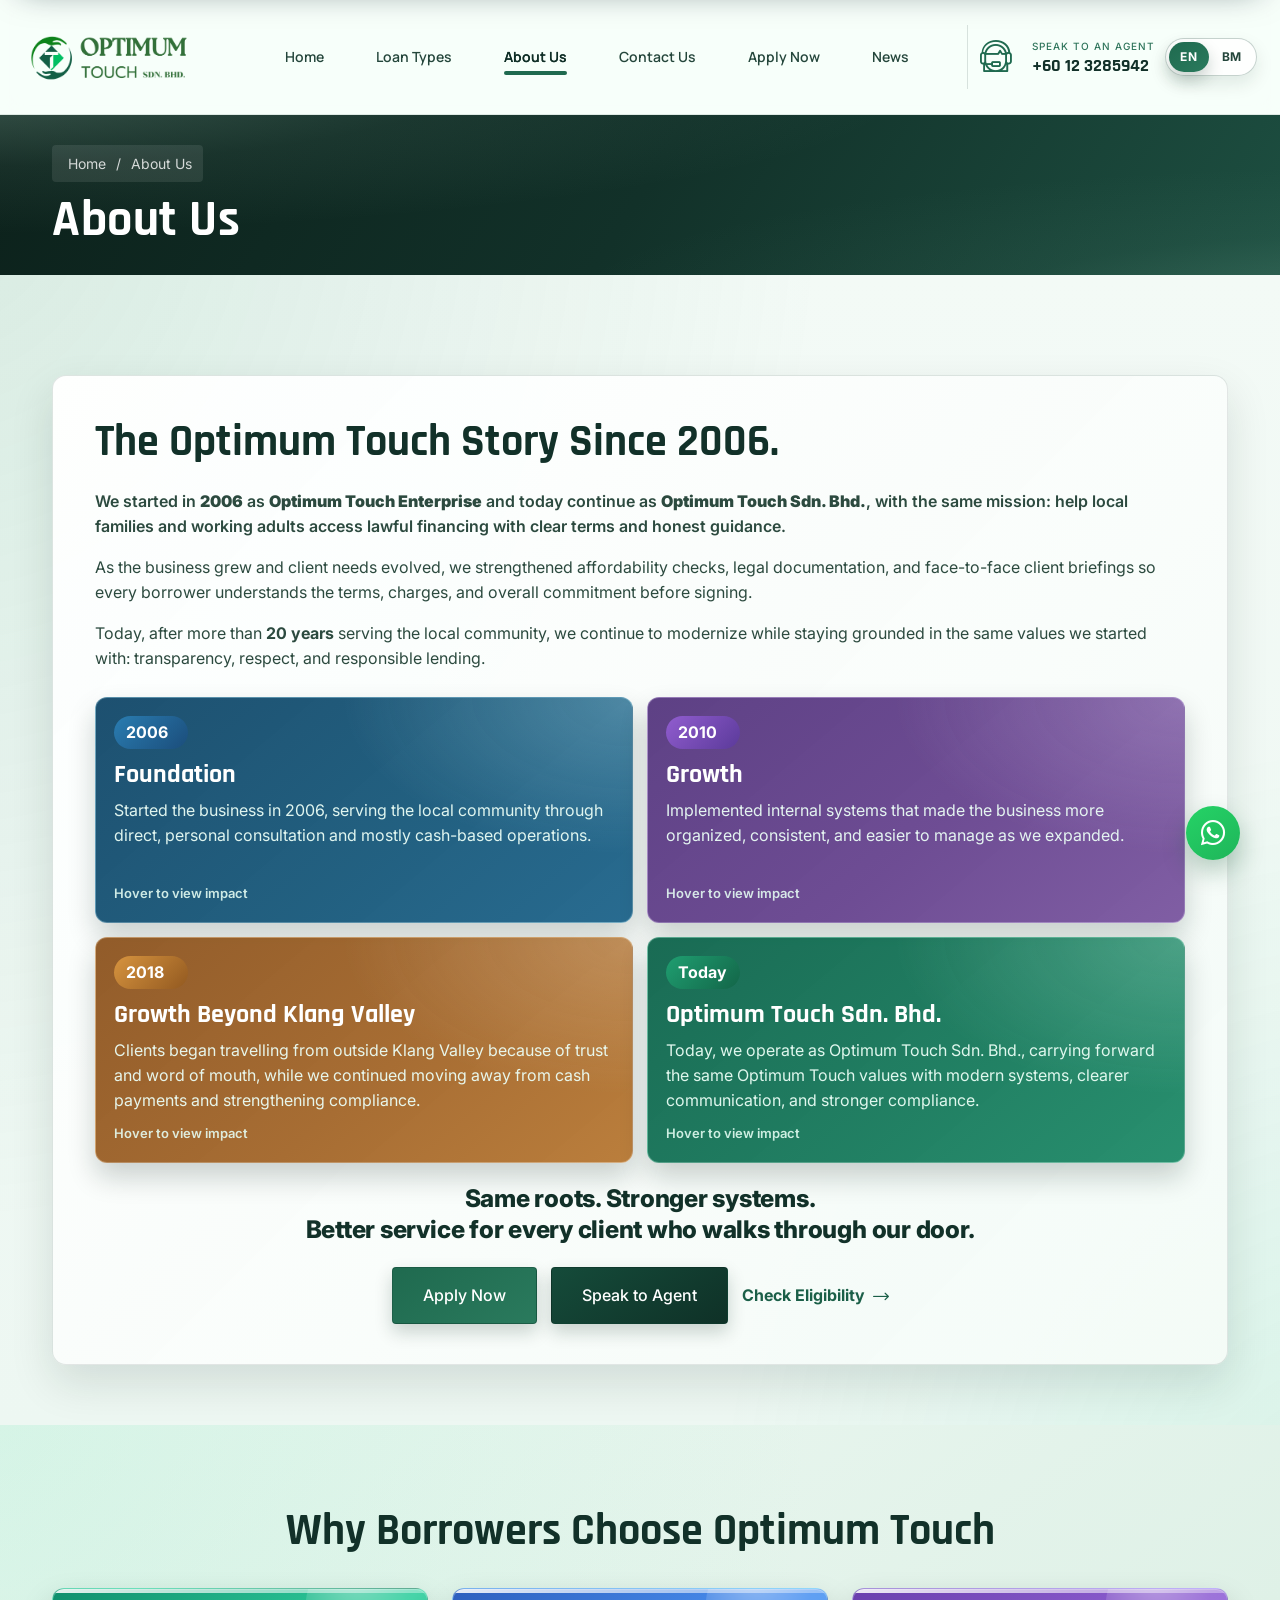
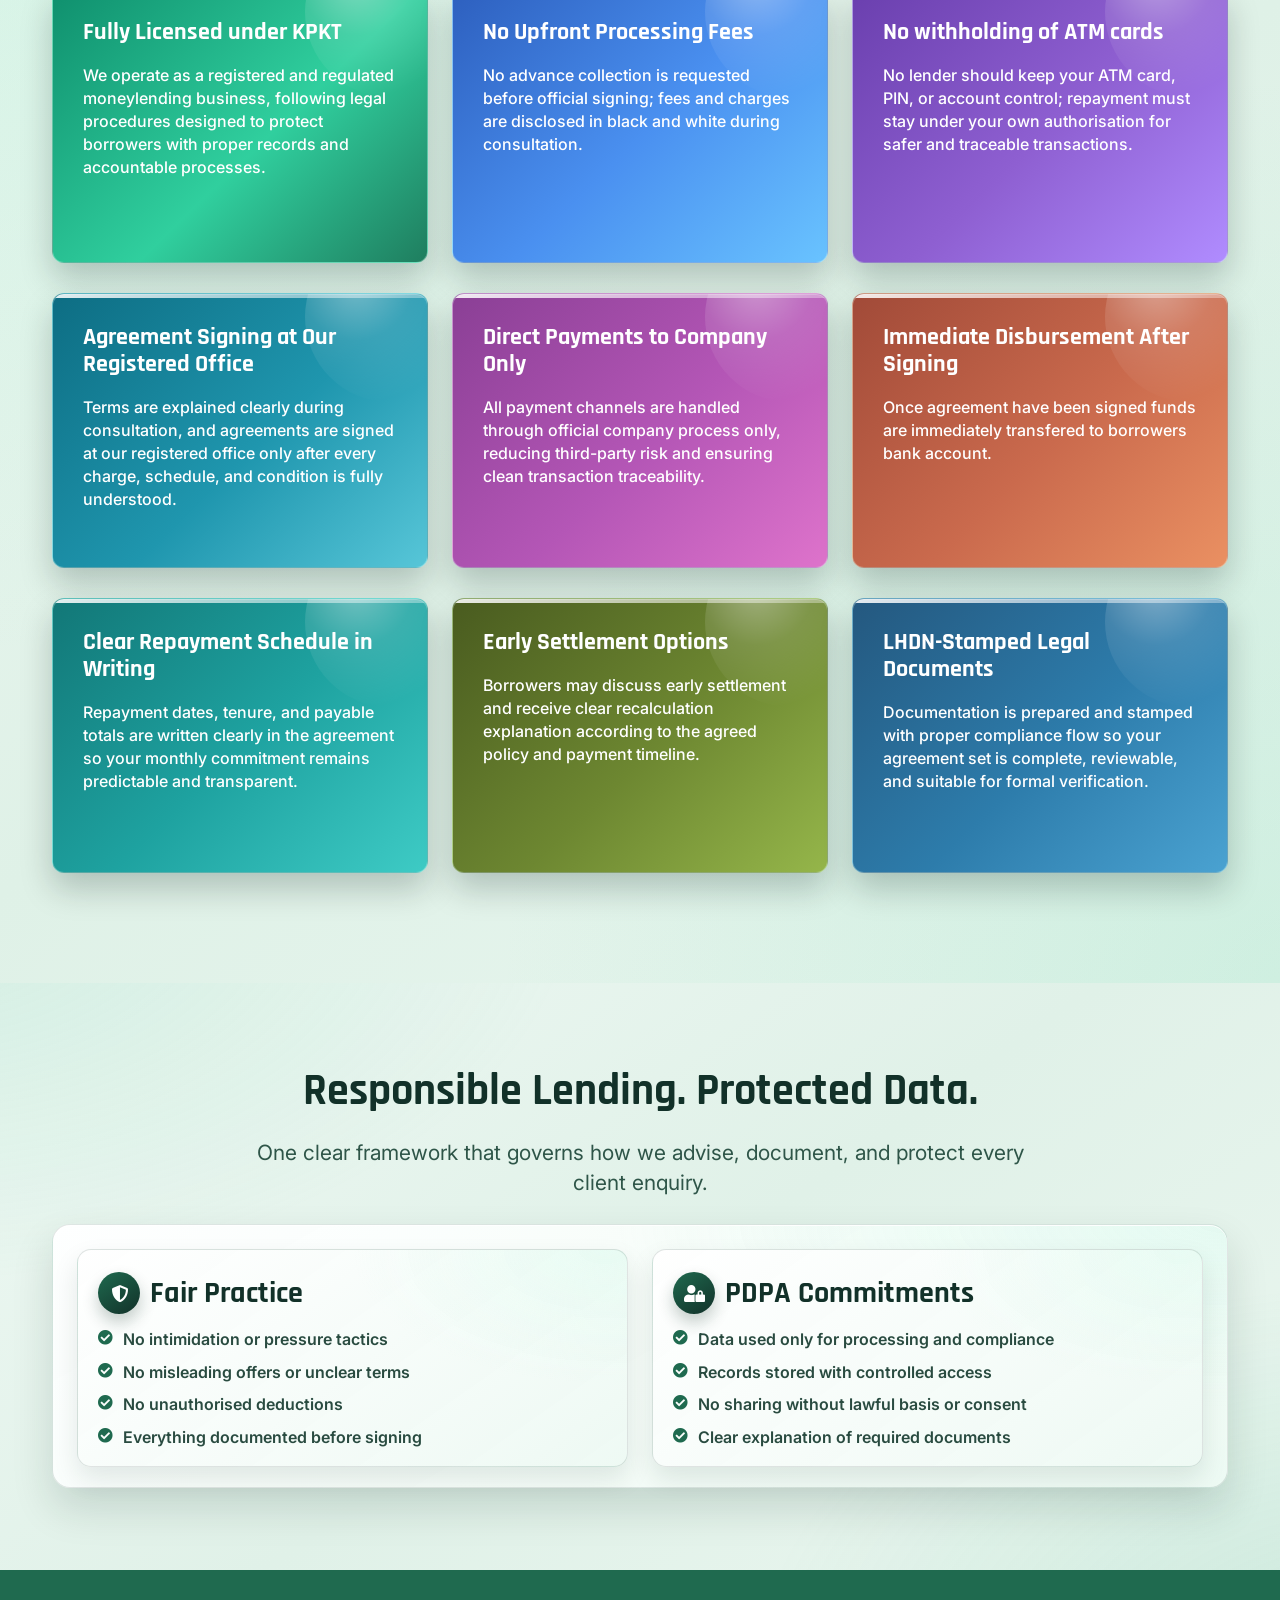
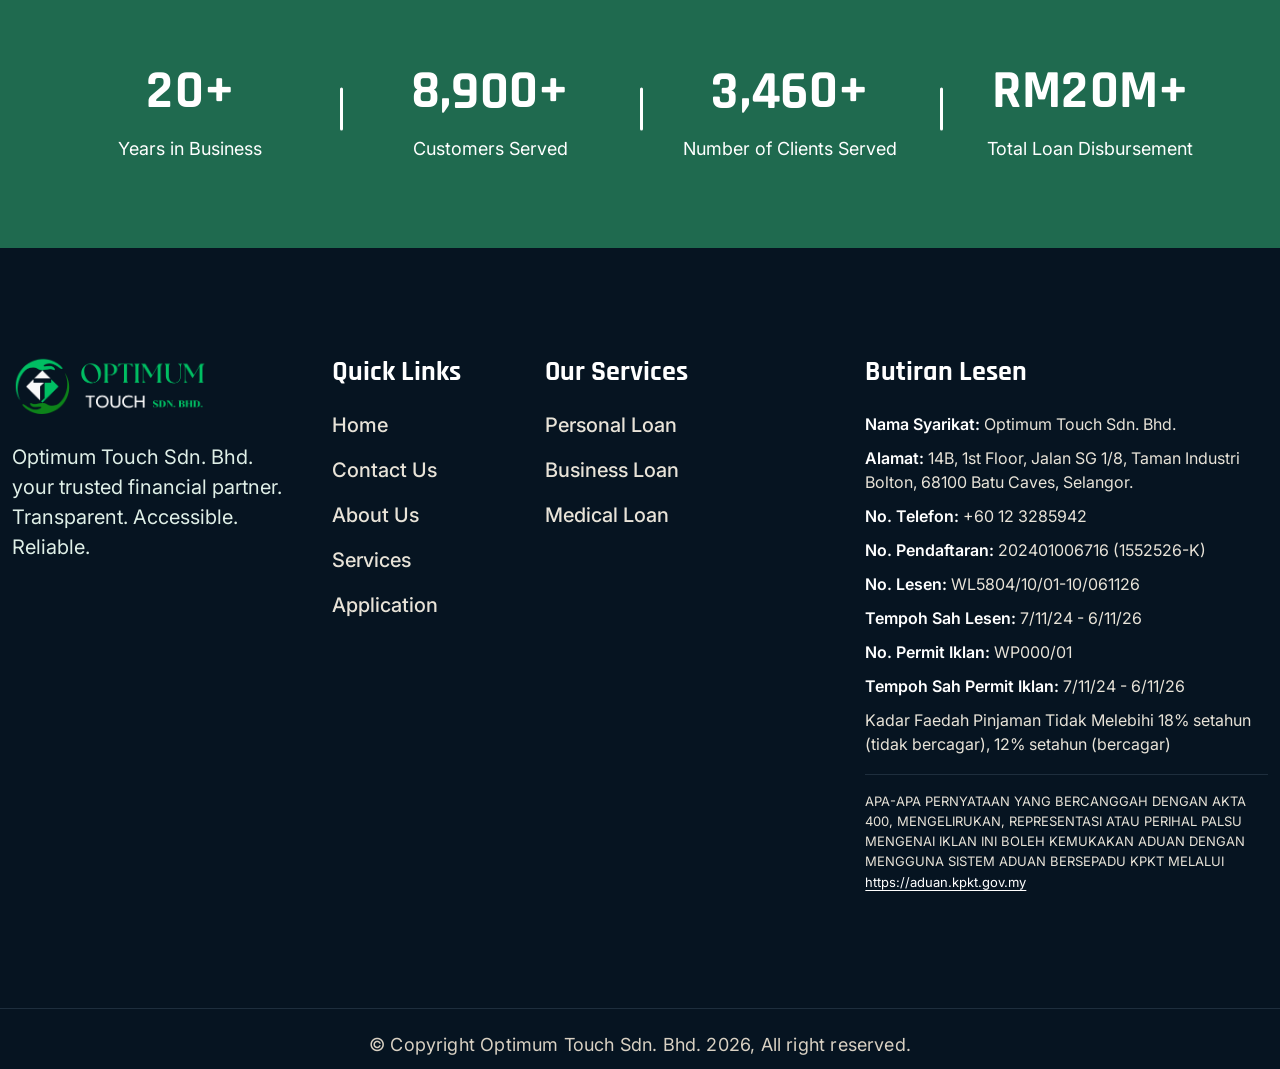
==== commit 97f23edd: "Update permit validity footer label" ====
--- a/about.html
+++ b/about.html
@@ -413,7 +413,7 @@
                                 <p><strong>No. Lesen:</strong> WL5804/10/01-10/061126</p>
                                 <p><strong>Tempoh Sah Lesen:</strong> 7/11/24 - 6/11/26</p>
                                 <p><strong>No. Permit Iklan:</strong> WP000/01</p>
-                                <p><strong>Tempoh Sah:</strong> 7/11/24 - 6/11/26</p>
+                                <p><strong>Tempoh Sah Permit Iklan:</strong> 7/11/24 - 6/11/26</p>
                                 <p>Kadar Faedah Pinjaman Tidak Melebihi 18% setahun (tidak bercagar), 12% setahun (bercagar)</p>
                                 <p class="footer-rg__kpkt-notice">APA-APA PERNYATAAN YANG BERCANGGAH DENGAN AKTA 400, MENGELIRUKAN, REPRESENTASI ATAU PERIHAL PALSU MENGENAI IKLAN INI BOLEH KEMUKAKAN ADUAN DENGAN MENGGUNA SISTEM ADUAN BERSEPADU KPKT MELALUI <a href="https://aduan.kpkt.gov.my" target="_blank" rel="noopener noreferrer">https://aduan.kpkt.gov.my</a></p>
                             </div>
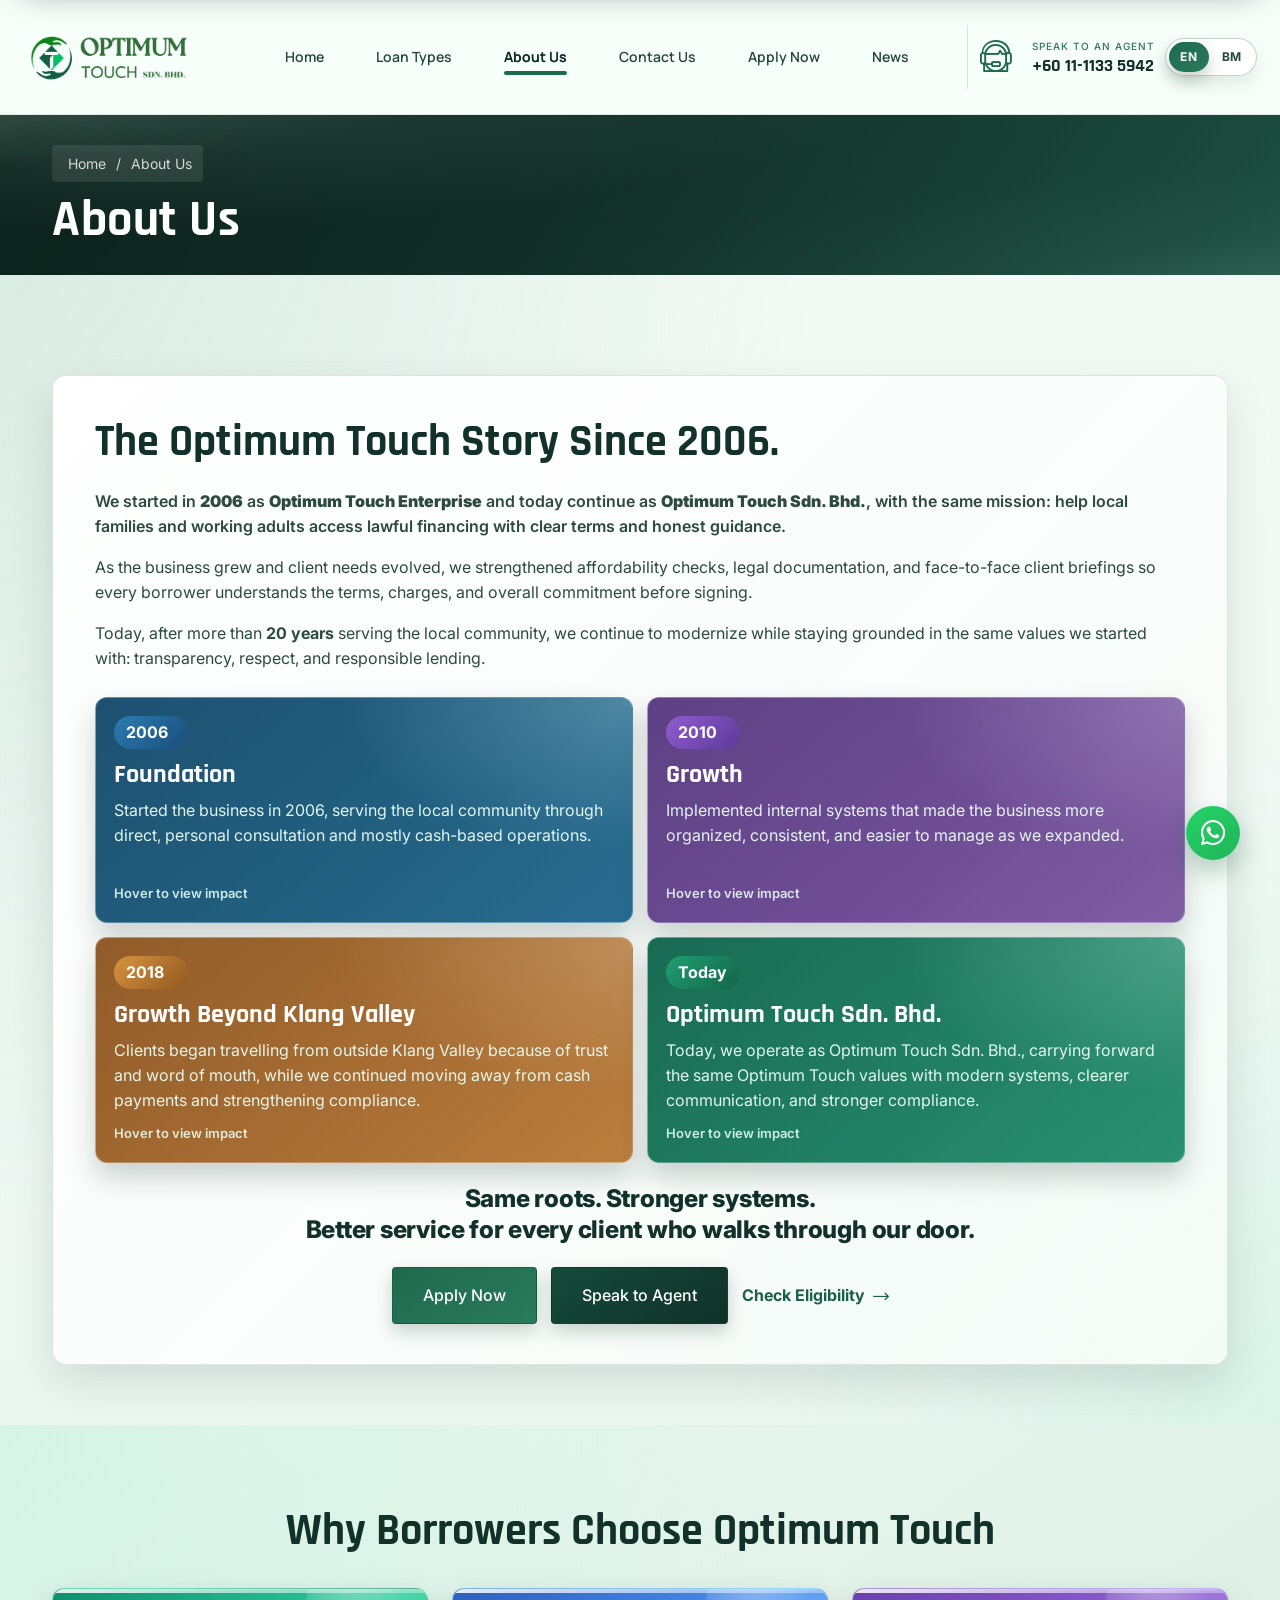
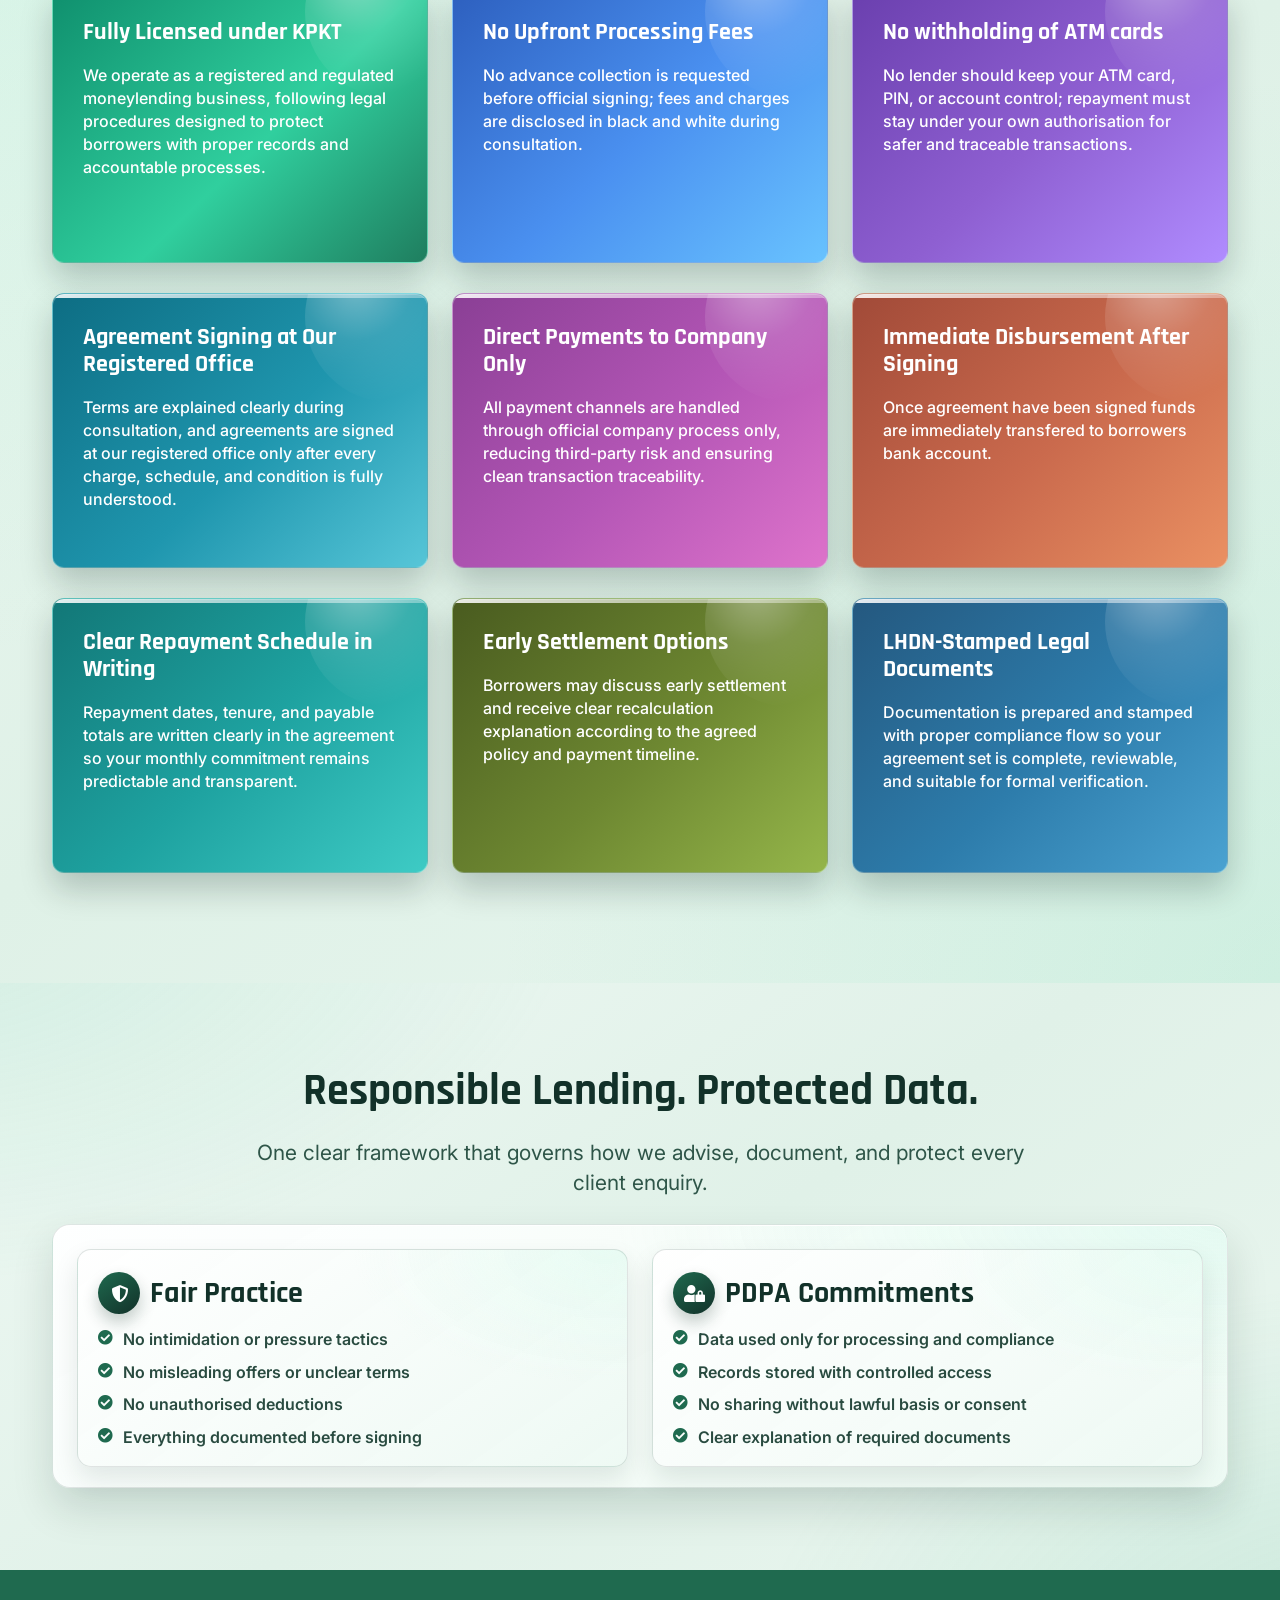
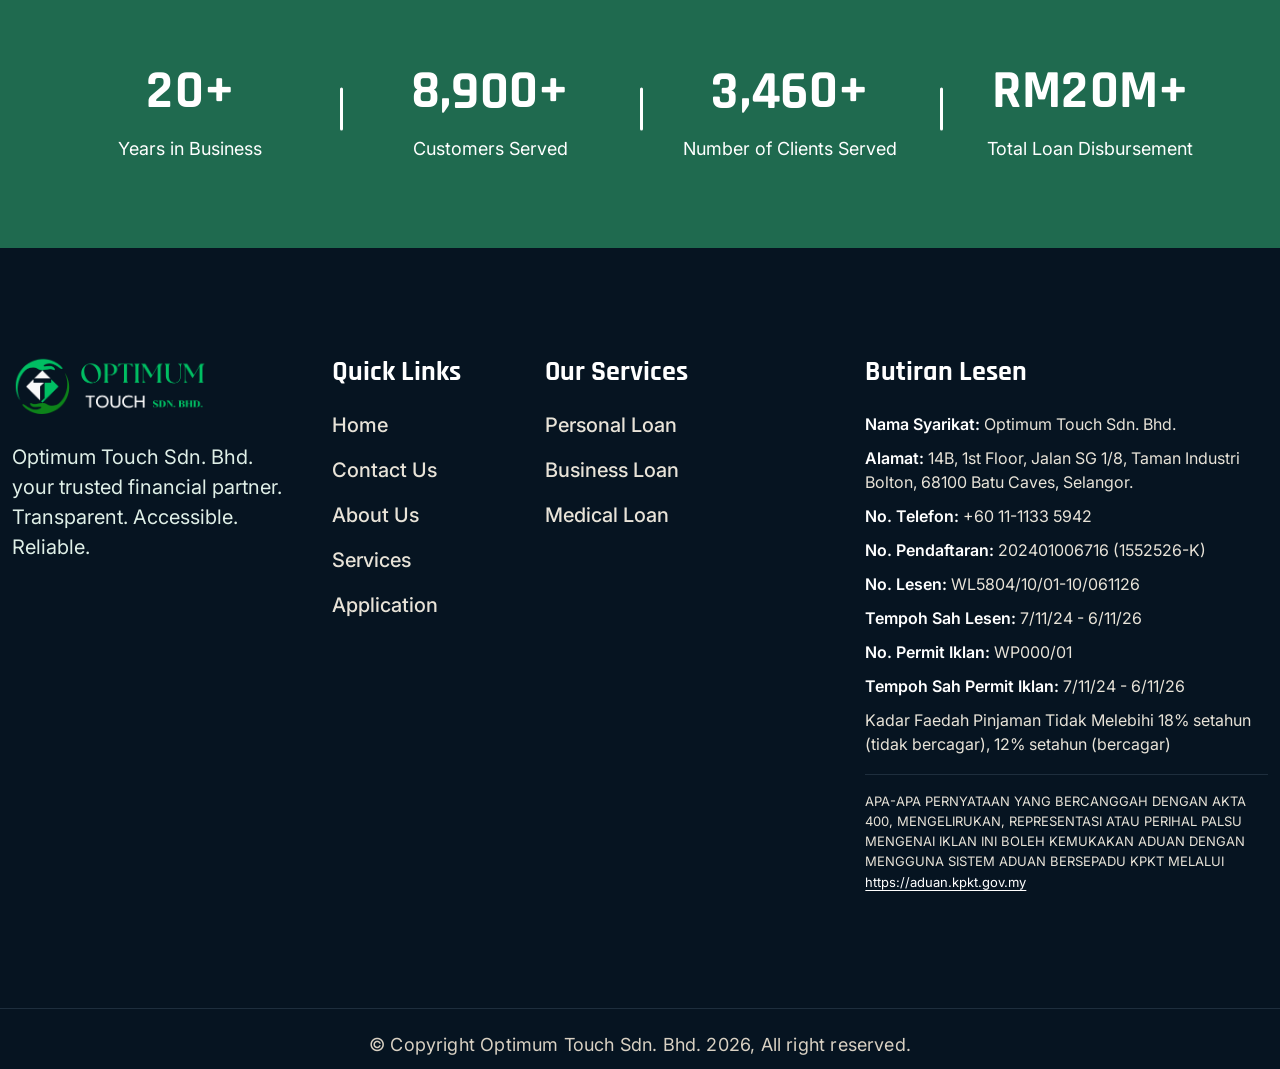
==== commit d9a7b350: "Sitewide: set phone number to +60 11-1133 5942" ====
--- a/about.html
+++ b/about.html
@@ -89,7 +89,7 @@
                             <i class="pylon-icon-tech-support"></i>
                             <div class="main-header__info-phone-content">
                                 <span>Speak to an Agent</span>
-                                <h3><a href="tel:+60123285942">+60 12 3285942</a></h3>
+                                <h3><a href="tel:+60111135942">+60 11-1133 5942</a></h3>
                             </div><!-- /.main-header__info-phone-content -->
                         </div><!-- /.main-header__info-phone -->
                     </div><!-- /.main-header__info -->
@@ -205,7 +205,7 @@
                             <p class="about-story__closing" data-bm="Akar yang teguh, sistem yang lebih dipercayai">Same roots. Stronger systems.<br>Better service for every client who walks through our door.</p>
                             <div class="about-story__actions">
                                 <a href="apply-now.html" class="thm-btn">Apply Now</a>
-                                <a href="https://wa.me/60123285942?text=Hi%20Optimum%20Touch%20team%2C%20I%20am%20from%20your%20About%20page%20and%20I%20would%20like%20to%20speak%20to%20an%20agent." class="thm-btn about-story__btn-alt" target="_blank" rel="noopener noreferrer" data-bm="Hubungi Pakar Kami">Speak to Agent</a>
+                                <a href="https://wa.me/60111135942?text=Hi%20Optimum%20Touch%20team%2C%20I%20am%20from%20your%20About%20page%20and%20I%20would%20like%20to%20speak%20to%20an%20agent." class="thm-btn about-story__btn-alt" target="_blank" rel="noopener noreferrer" data-bm="Hubungi Pakar Kami">Speak to Agent</a>
                                 <a href="loan-eligibility.html" class="about-story__link">Check Eligibility <i class="pylon-icon-right-arrow"></i></a>
                             </div>
                         </div>
@@ -408,7 +408,7 @@
                             <div class="footer-rg__license-list footer-rg__license-list--compliance" data-no-translate="true">
                                 <p><strong>Nama Syarikat:</strong> Optimum Touch Sdn. Bhd.</p>
                                 <p><strong>Alamat:</strong> 14B, 1st Floor, Jalan SG 1/8, Taman Industri Bolton, 68100 Batu Caves, Selangor.</p>
-                                <p><strong>No. Telefon:</strong> +60 12 3285942</p>
+                                <p><strong>No. Telefon:</strong> +60 11-1133 5942</p>
                                 <p><strong>No. Pendaftaran:</strong> 202401006716 (1552526-K)</p>
                                 <p><strong>No. Lesen:</strong> WL5804/10/01-10/061126</p>
                                 <p><strong>Tempoh Sah Lesen:</strong> 7/11/24 - 6/11/26</p>
@@ -452,7 +452,7 @@
                 </li>
                 <li>
                     <i class="pylon-icon-telephone"></i>
-                    <a href="tel:+60123285942">+60 12 3285942</a>
+                    <a href="tel:+60111135942">+60 11-1133 5942</a>
                 </li>
                 <li>
                     <i class="pylon-icon-clock2"></i>
@@ -527,3 +527,4 @@
 </html>
 
 
+
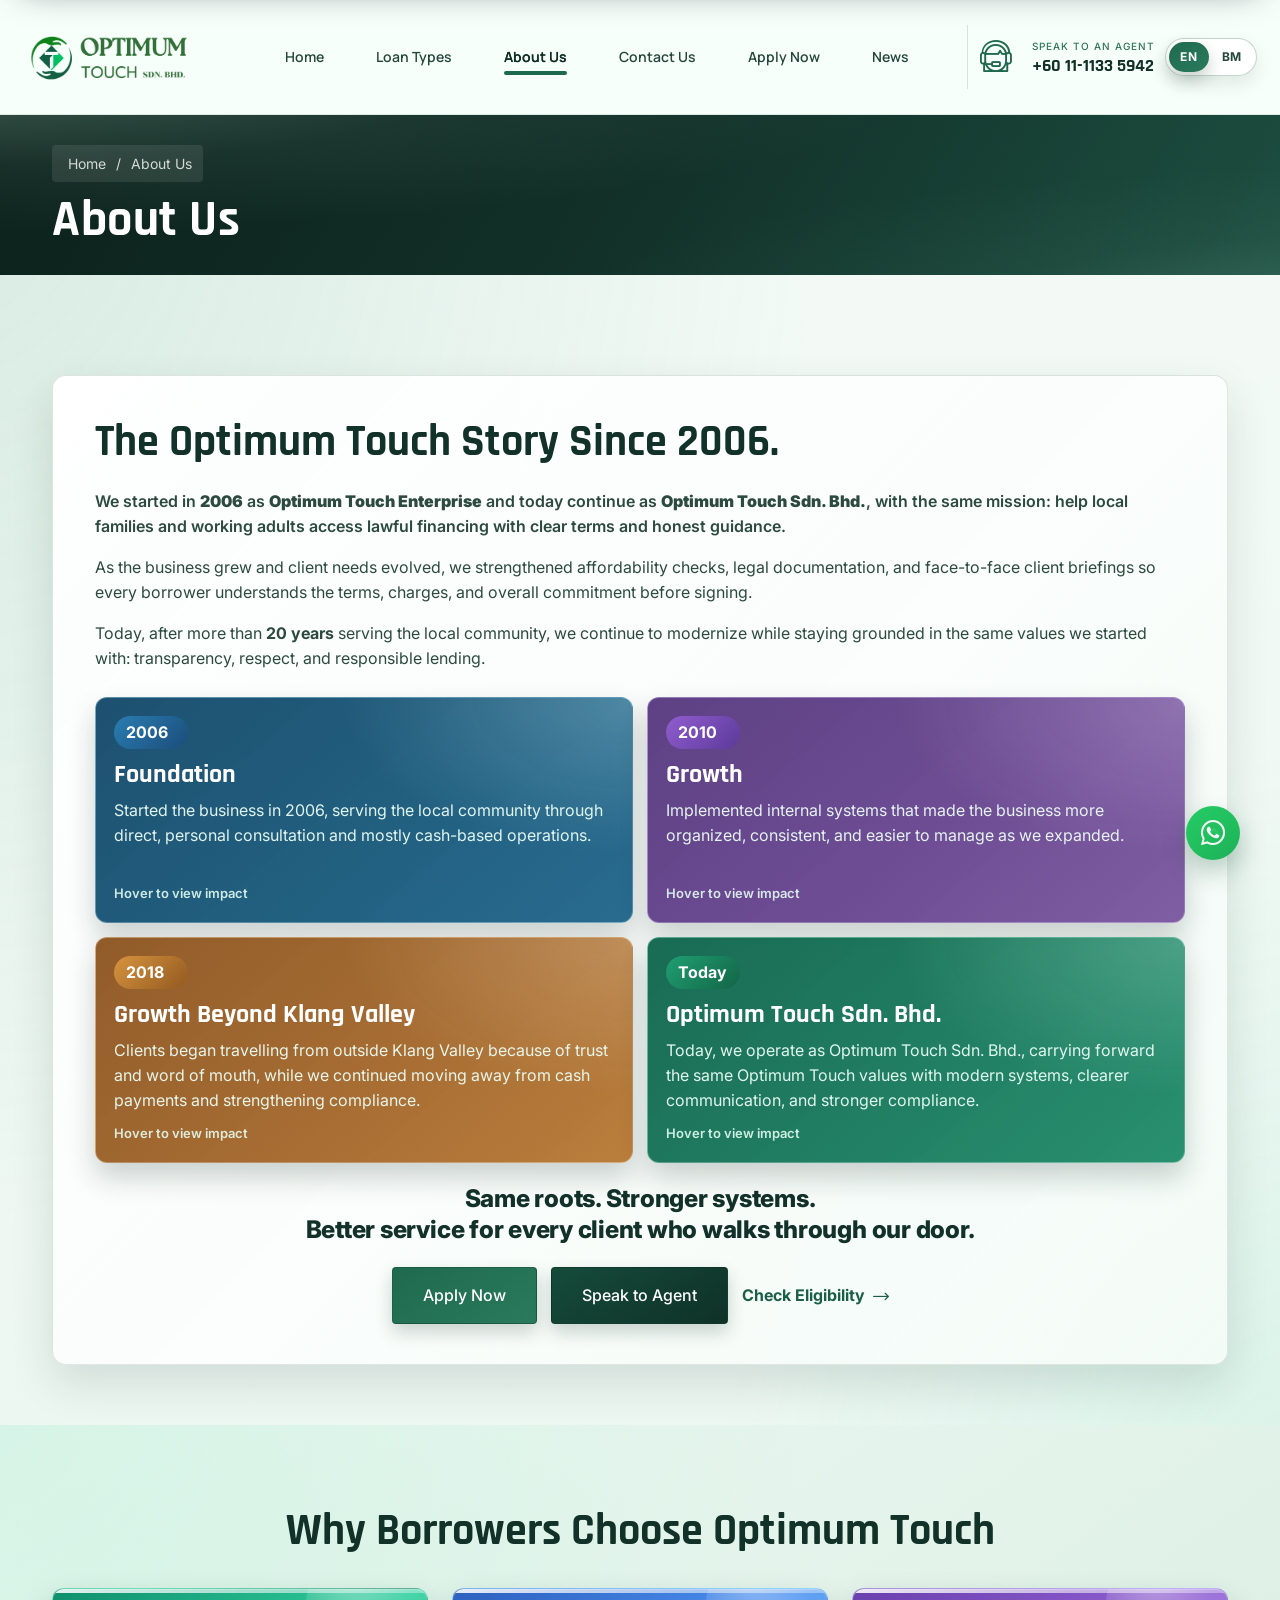
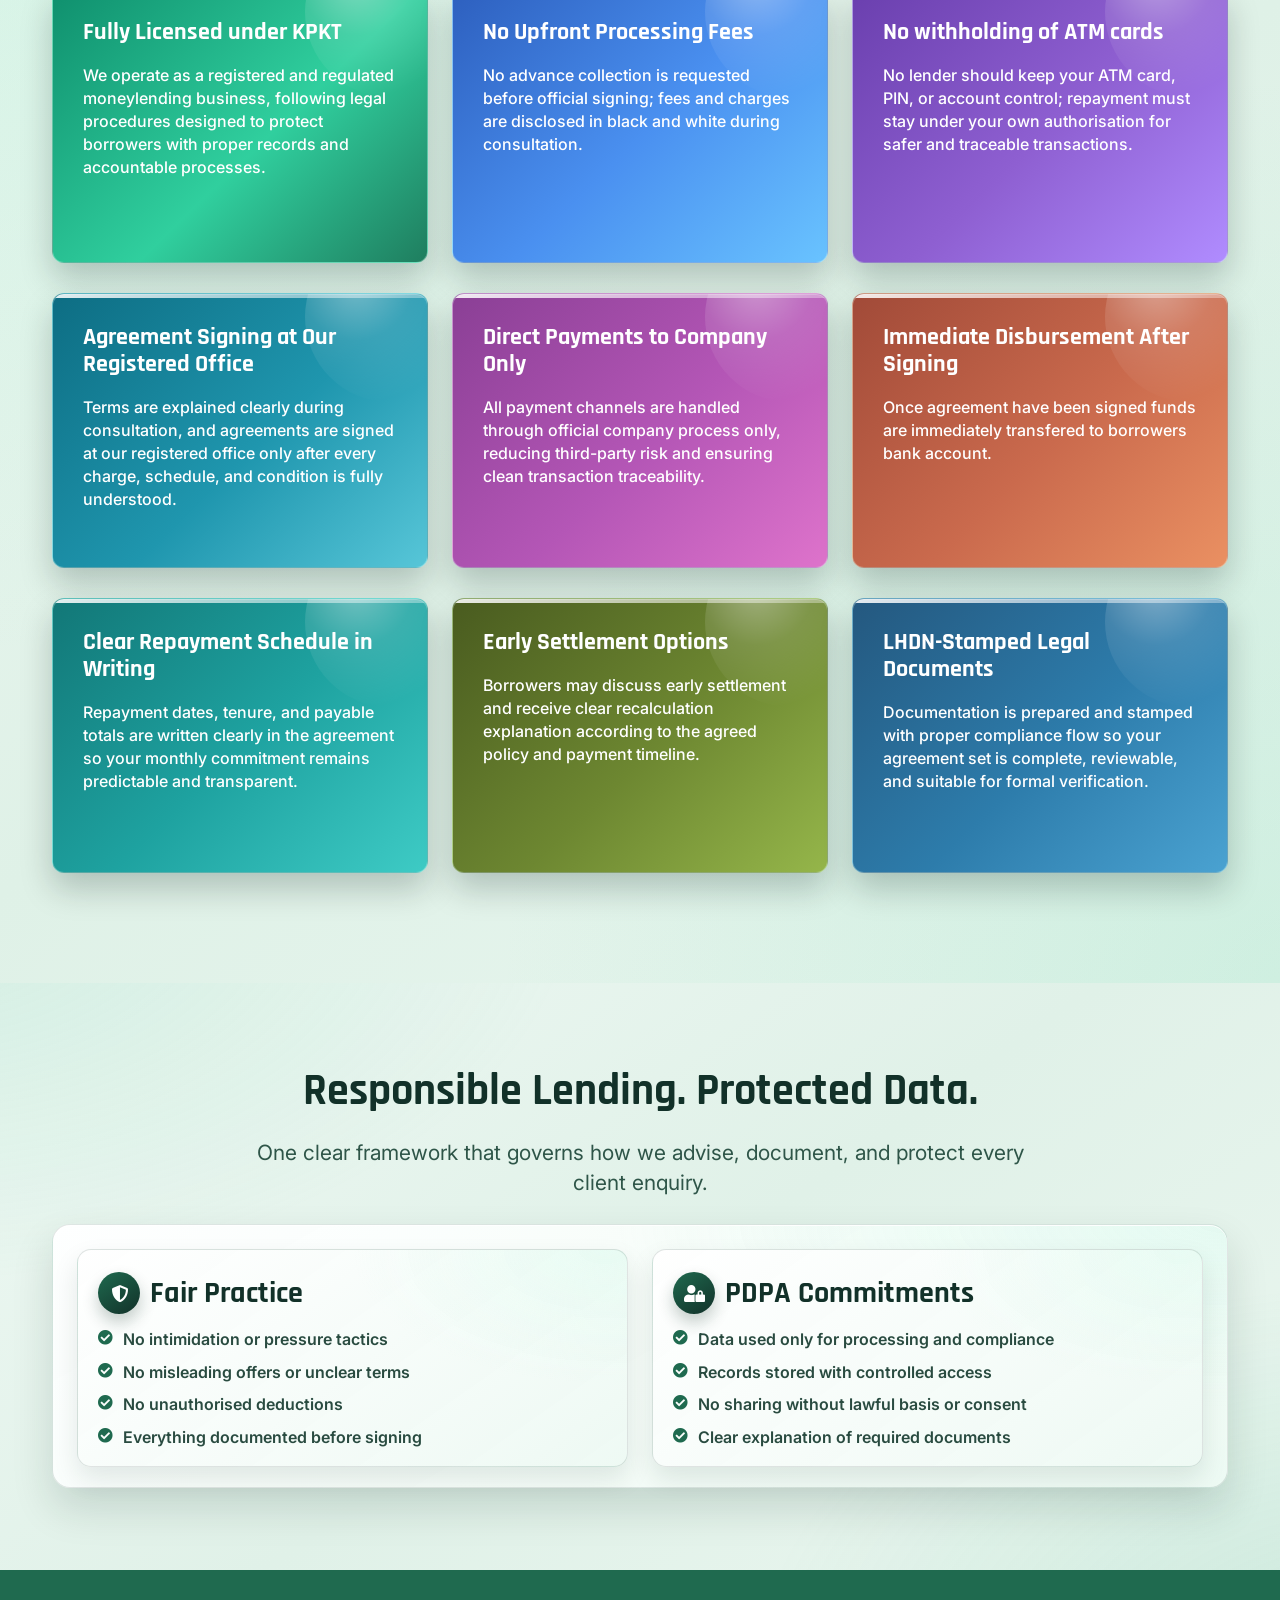
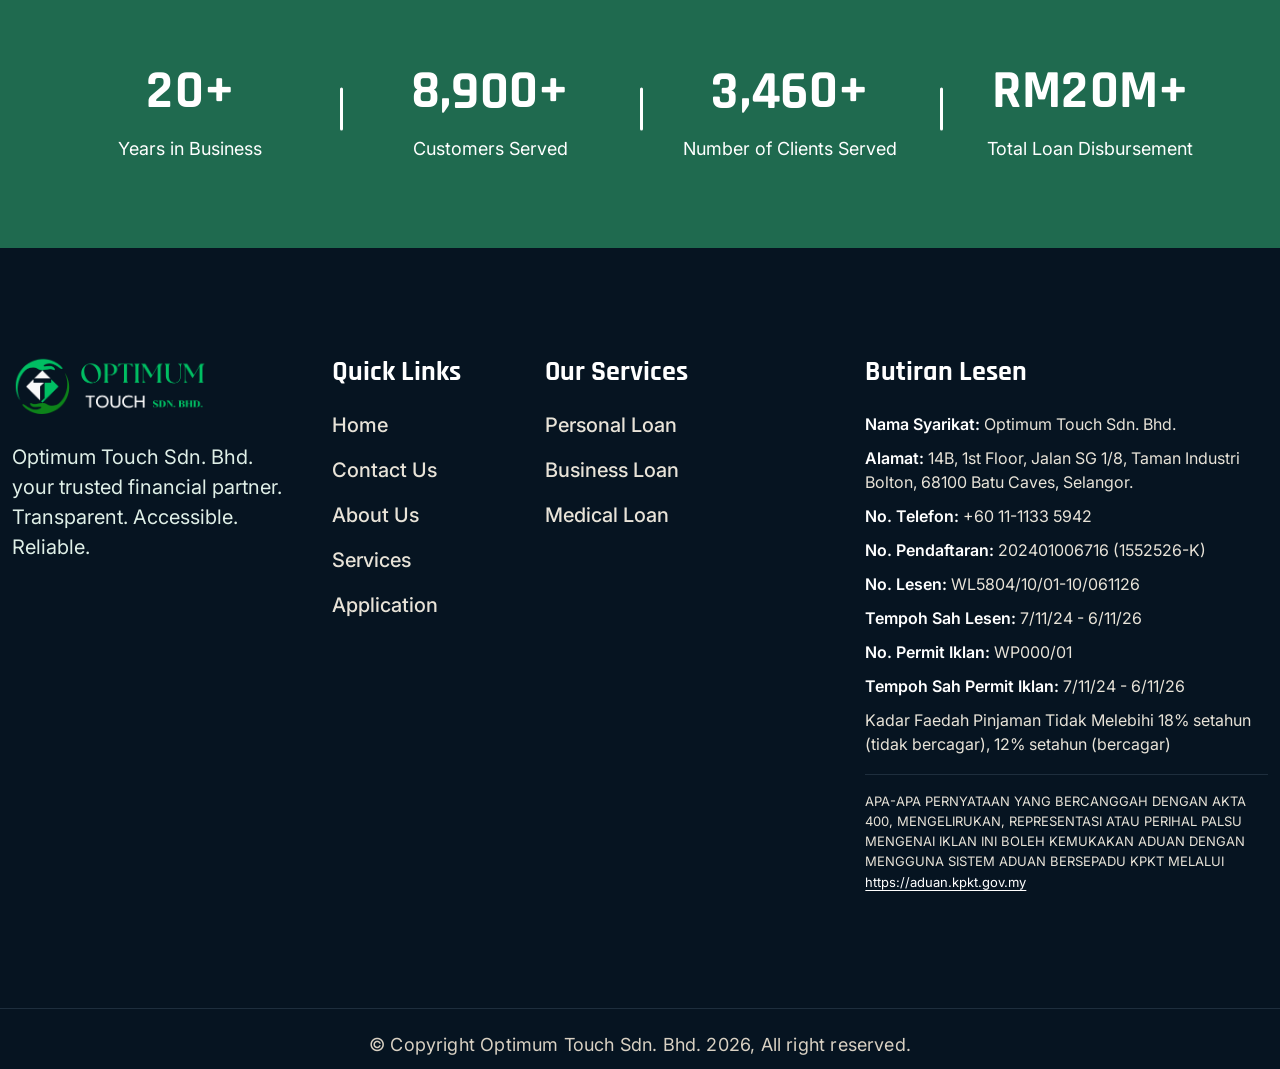
==== commit f3f0aac4: "Footer: change data-bm 'Aplikasi' to 'permohonan'" ====
--- a/about.html
+++ b/about.html
@@ -388,7 +388,7 @@
                                 <li><a href="contact.html" data-bm="Hubungi Kami">Contact Us</a></li>
                                 <li><a href="about.html" data-bm="Tentang Kami">About Us</a></li>
                                 <li><a href="services.html" data-bm="Perkhidmatan">Services</a></li>
-                                <li><a href="apply-now.html" data-bm="Aplikasi">Application</a></li>
+                                <li><a href="apply-now.html" data-bm="permohonan">Application</a></li>
                             </ul><!-- /.list-unstyled -->
                         </div><!-- /.footer-widget -->
                     </div><!-- /.col-lg-2 -->
@@ -528,3 +528,4 @@
 
 
 
+
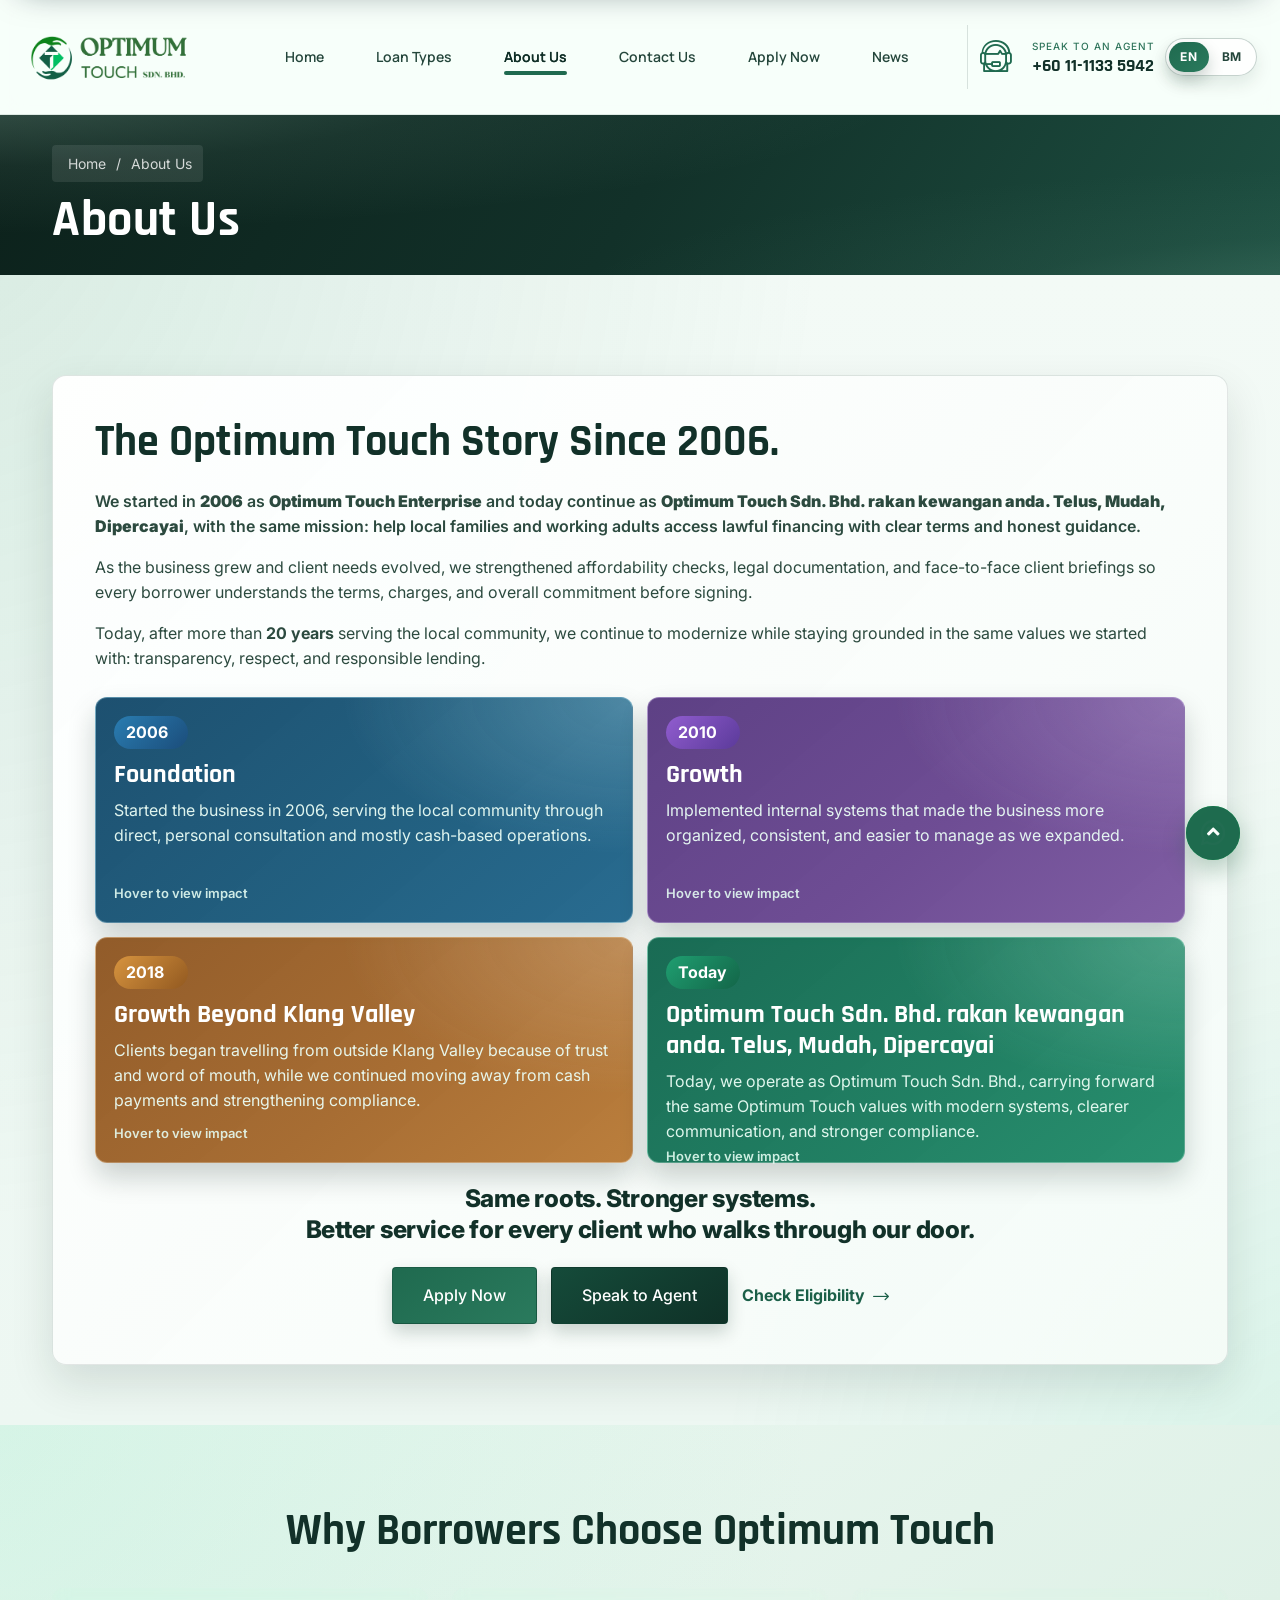
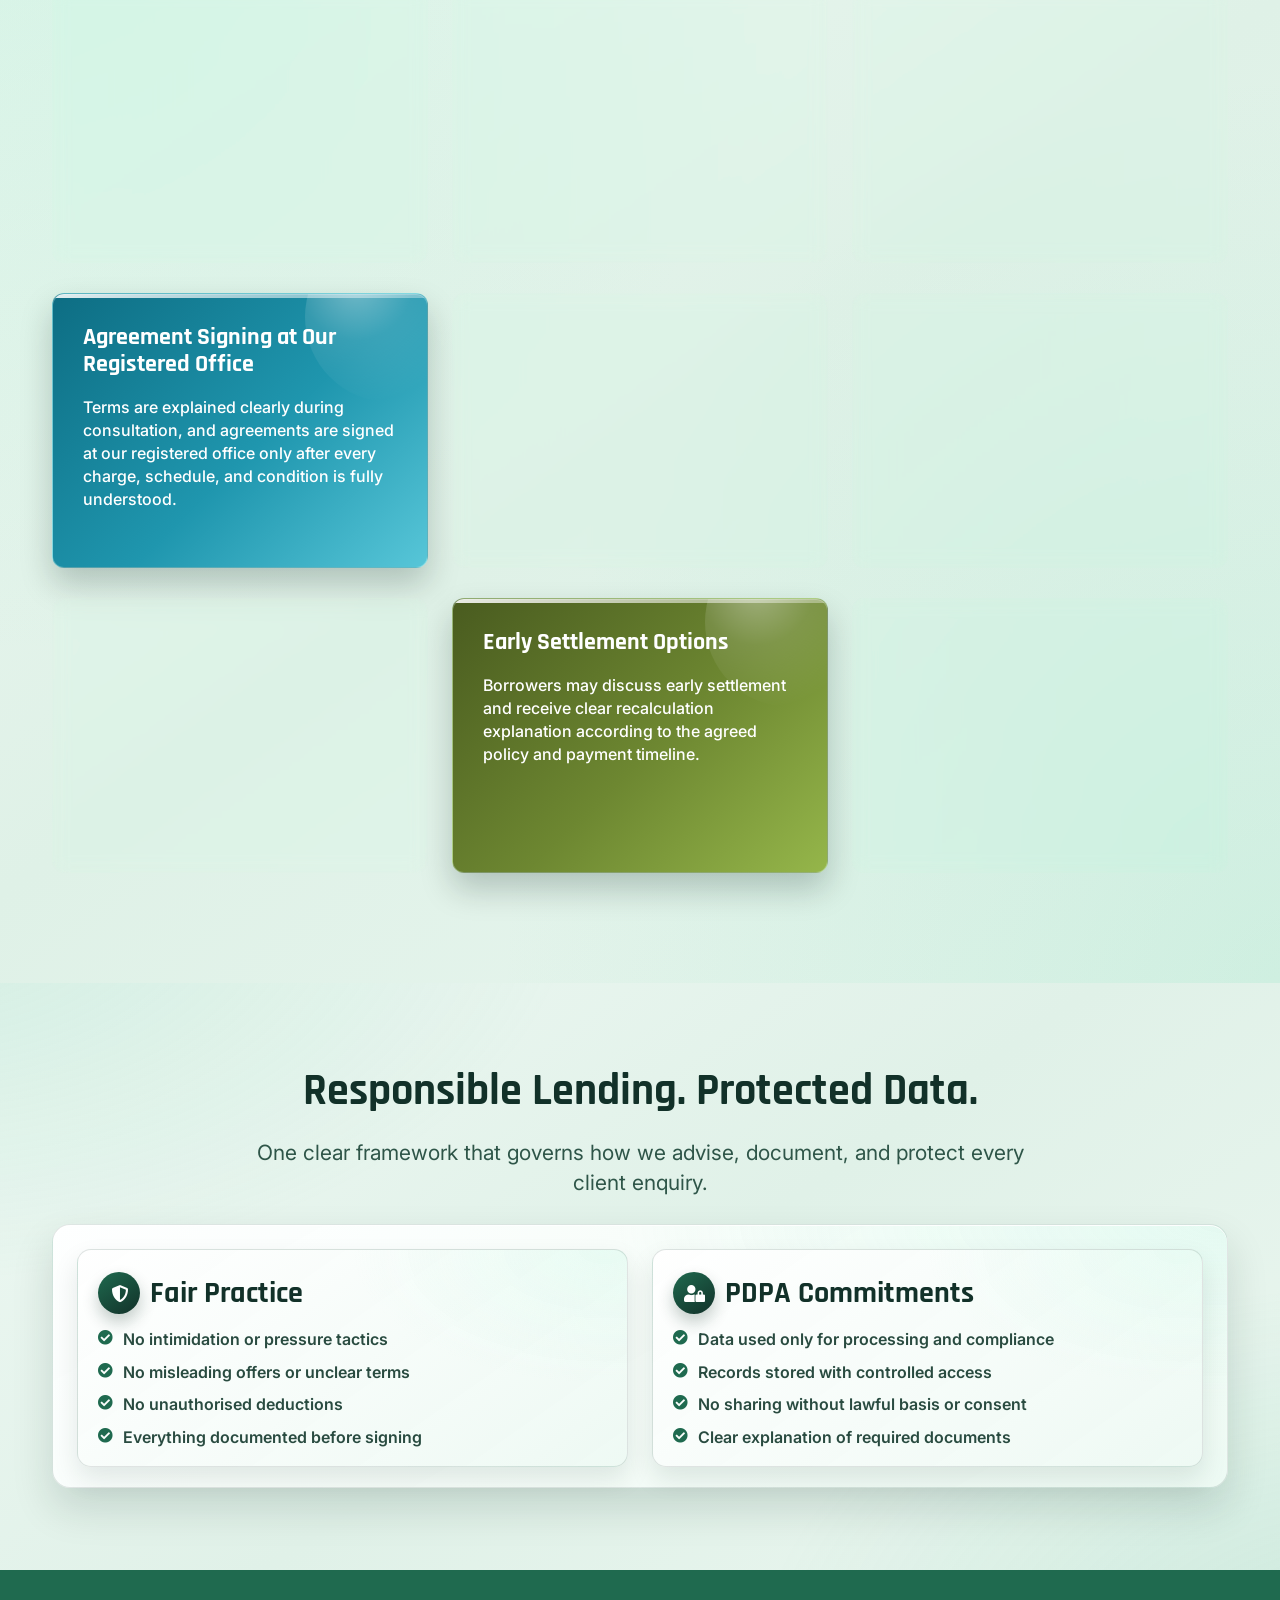
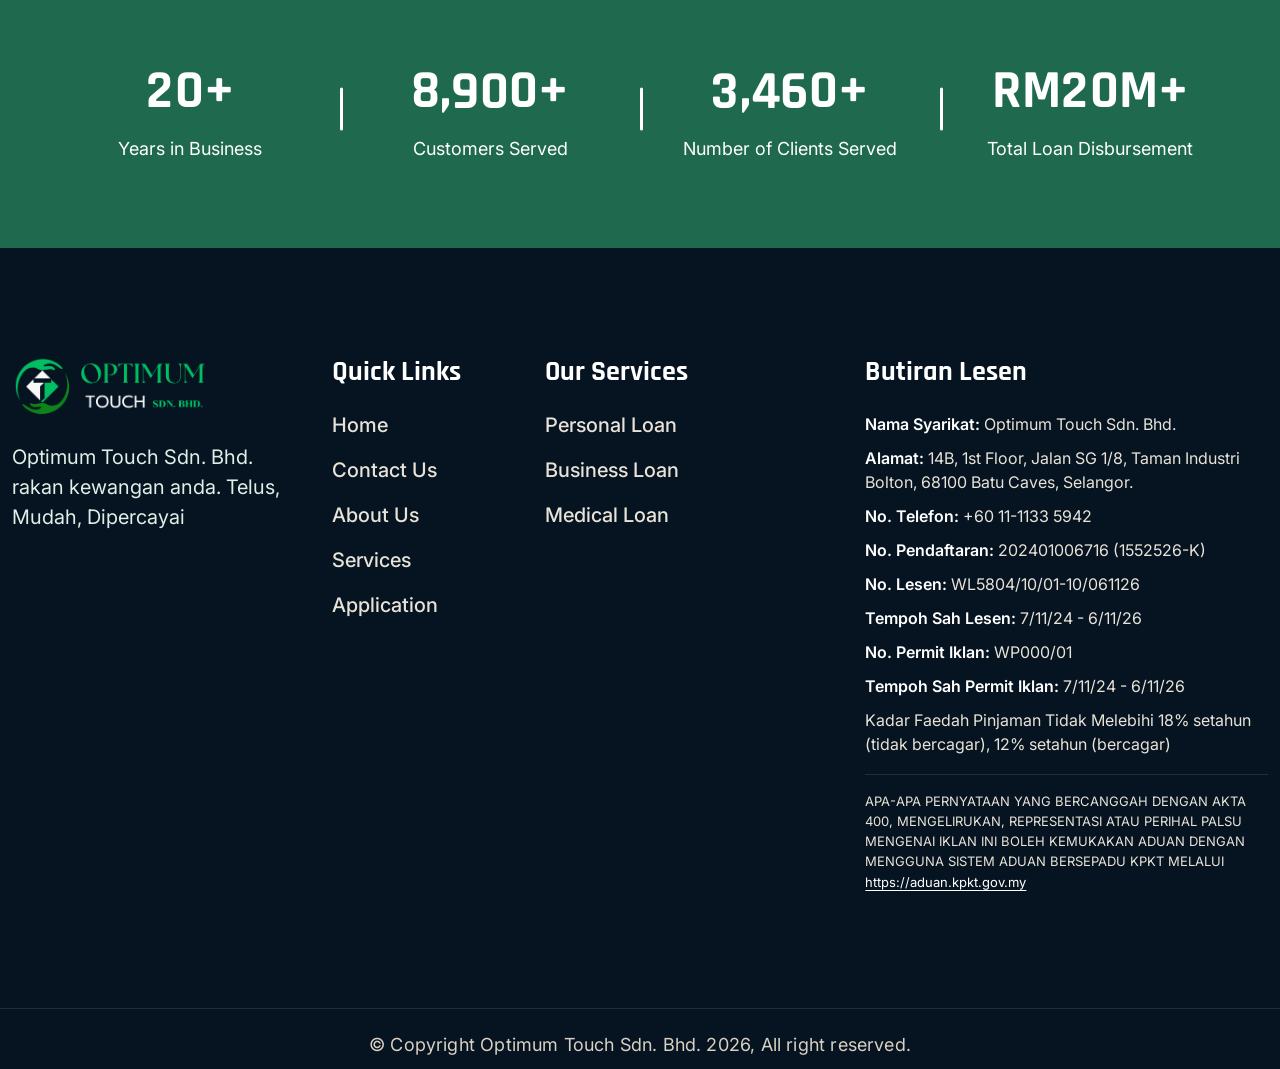
==== commit 1b22bc99: "Footer: update left company details to Malay tagline" ====
--- a/about.html
+++ b/about.html
@@ -125,7 +125,7 @@
                                 <p>Our Story</p>
                                 <h2 data-bm="Optimum Touch Sdn. Bhd. Sejak 2006">The Optimum Touch Story Since 2006.</h2>
                             </div><!-- /.block-title -->
-                            <p class="about-story__lead" data-bm="Sejak 2006, Optimum Touch Sdn. Bhd. telah berdiri teguh membantu rakyat Malaysia — terutama keluarga biasa dan golongan bekerja — mendapatkan pembiayaan yang halal prosesnya, jelas syaratnya, dan mudah difahami oleh sesiapa sahaja.">We started in <strong>2006</strong> as <strong>Optimum Touch Enterprise</strong> and today continue as <strong>Optimum Touch Sdn. Bhd.</strong>, with the same mission: help local families and working adults access lawful financing with clear terms and honest guidance.</p>
+                            <p class="about-story__lead" data-bm="Sejak 2006, Optimum Touch Sdn. Bhd. telah berdiri teguh membantu rakyat Malaysia — terutama keluarga biasa dan golongan bekerja — mendapatkan pembiayaan yang halal prosesnya, jelas syaratnya, dan mudah difahami oleh sesiapa sahaja.">We started in <strong>2006</strong> as <strong>Optimum Touch Enterprise</strong> and today continue as <strong>Optimum Touch Sdn. Bhd. rakan kewangan anda. Telus, Mudah, Dipercayai</strong>, with the same mission: help local families and working adults access lawful financing with clear terms and honest guidance.</p>
                             <p class="block-text" data-bm="Kami tahu keperluan pelanggan berubah dari masa ke masa. Sebab itulah kami sentiasa mempertingkatkan cara kami menilai kemampuan bayaran, menyediakan dokumentasi yang kukuh dari segi undang-undang, dan mengambil masa untuk duduk bersama pelanggan — terang menerang, soal menyoal — sehinggalah mereka benar-benar selesa dan faham sebelum membuat sebarang komitmen.">As the business grew and client needs evolved, we strengthened affordability checks, legal documentation, and face-to-face client briefings so every borrower understands the terms, charges, and overall commitment before signing.</p>
                             <p class="block-text" data-bm="Setelah lebih 18 tahun bersama pelanggan dari pelbagai lapisan masyarakat, semangat kami masih sama. Kami terus komited untuk memastikan setiap urusan berjalan dengan telus, mudah difahami, dan yang paling penting — boleh dipercayai sepenuhnya.">Today, after more than <strong>20 years</strong> serving the local community, we continue to modernize while staying grounded in the same values we started with: transparency, respect, and responsible lending.</p>
                             <div class="about-story__timeline">
@@ -187,7 +187,7 @@
                                     <div class="about-story__milestone-inner">
                                         <div class="about-story__milestone-face about-story__milestone-face--front">
                                             <span class="about-story__year" data-bm="2026">Today</span>
-                                            <h3>Optimum Touch Sdn. Bhd.</h3>
+                                            <h3>Optimum Touch Sdn. Bhd. rakan kewangan anda. Telus, Mudah, Dipercayai</h3>
                                             <p data-bm="Kami beroperasi sebagai Optimum Touch Sdn. Bhd., meneruskan nilai Optimum Touch yang sama dengan sistem moden, komunikasi yang lebih jelas dan pematuhan yang lebih kukuh.">Today, we operate as Optimum Touch Sdn. Bhd., carrying forward the same Optimum Touch values with modern systems, clearer communication, and stronger compliance.</p>
                                             <span class="about-story__milestone-hint">Hover to view impact</span>
                                         </div>
@@ -377,7 +377,7 @@
                             <a href="index.html" class="footer-rg__logo-link" aria-label="Optimum Touch home">
                                 <img src="assets/images/logo/logo-dark.png" width="232" alt="Optimum Touch Sdn. Bhd. logo">
                             </a>
-                            <p class="footer-widget__about-text footer-rg__tagline" data-bm="Optimum Touch Sdn. Bhd. rakan kewangan anda. Telus. Boleh diakses. Boleh dipercayai.">Optimum Touch Sdn. Bhd. your trusted financial partner. Transparent. Accessible. Reliable.</p>
+                            <p class="footer-widget__about-text footer-rg__tagline" data-bm="Optimum Touch Sdn. Bhd. rakan kewangan anda. Telus, Mudah, Dipercayai">Optimum Touch Sdn. Bhd. rakan kewangan anda. Telus, Mudah, Dipercayai</p>
                         </div><!-- /.footer-widget footer-widget__about -->
                     </div><!-- /.col-lg-3 -->
                     <div class="col-lg-2 col-sm-6 footer-rg__links-col">
@@ -529,3 +529,4 @@
 
 
 
+
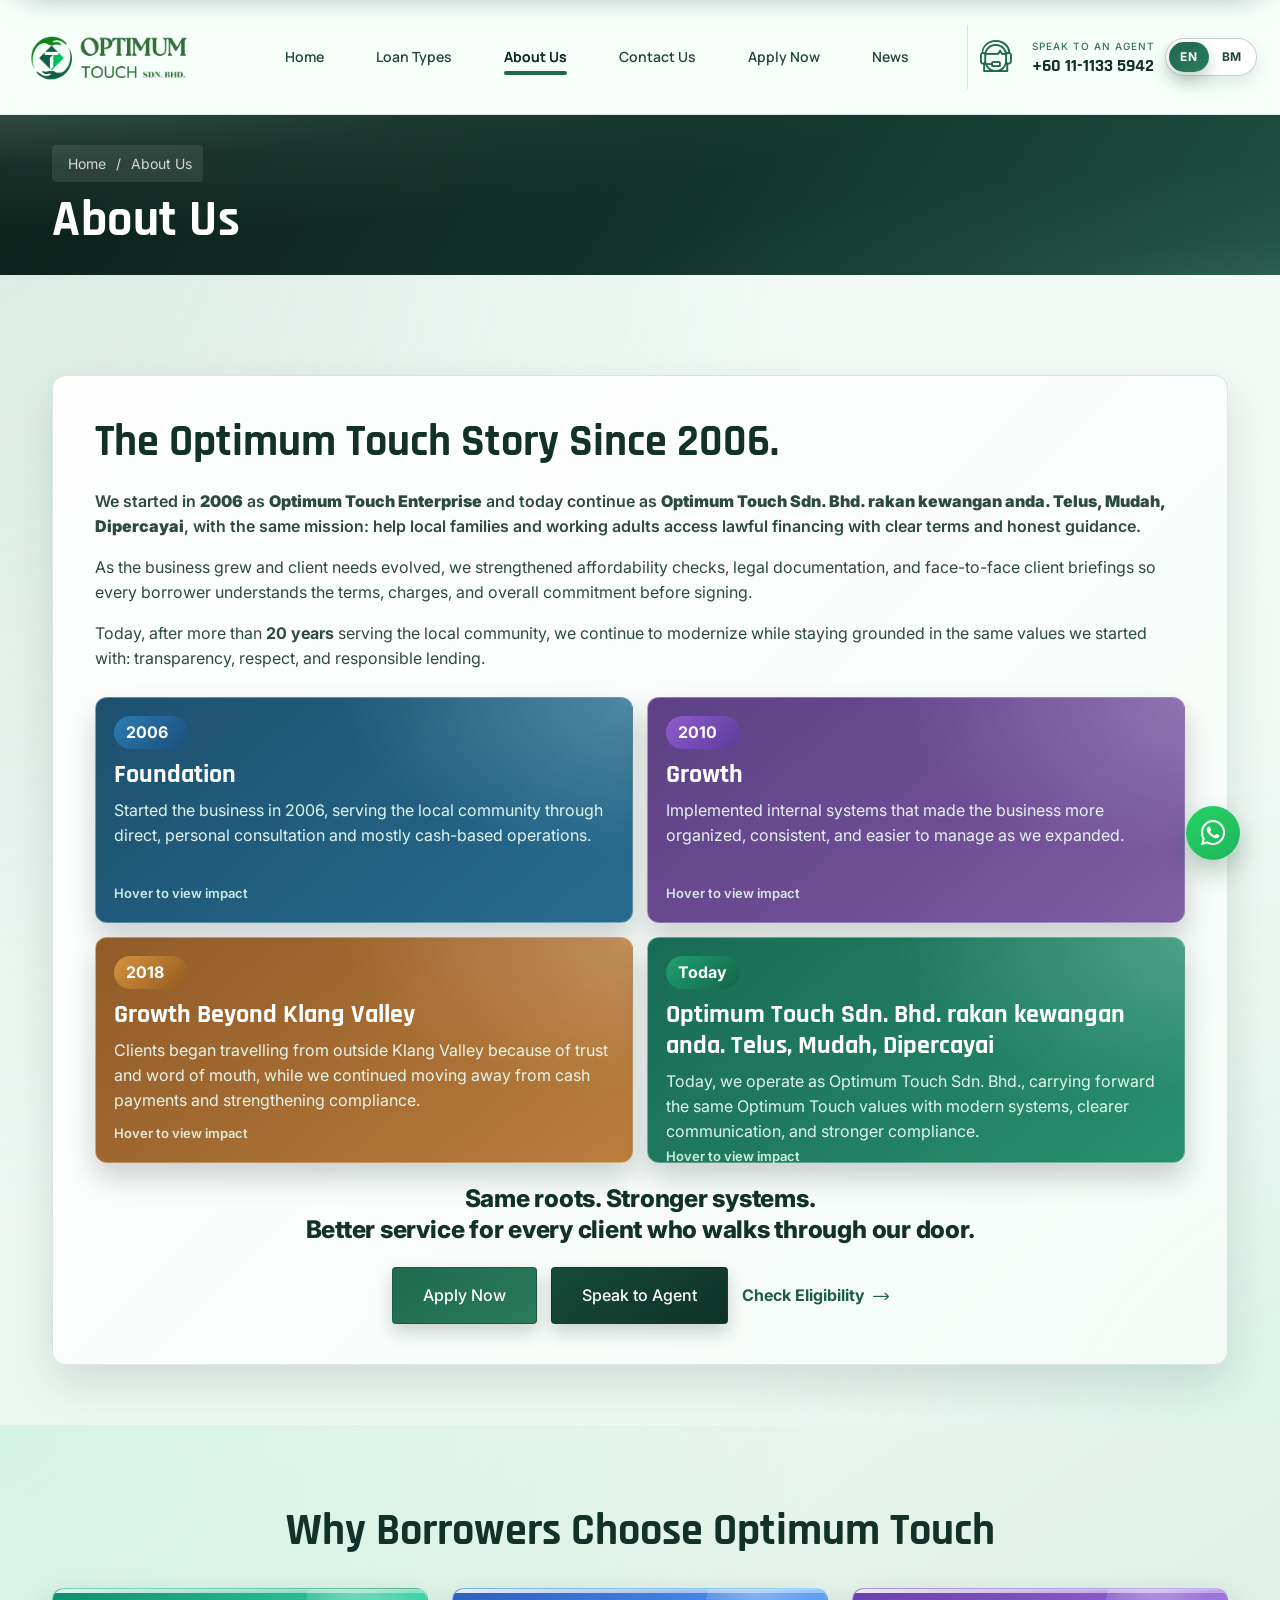
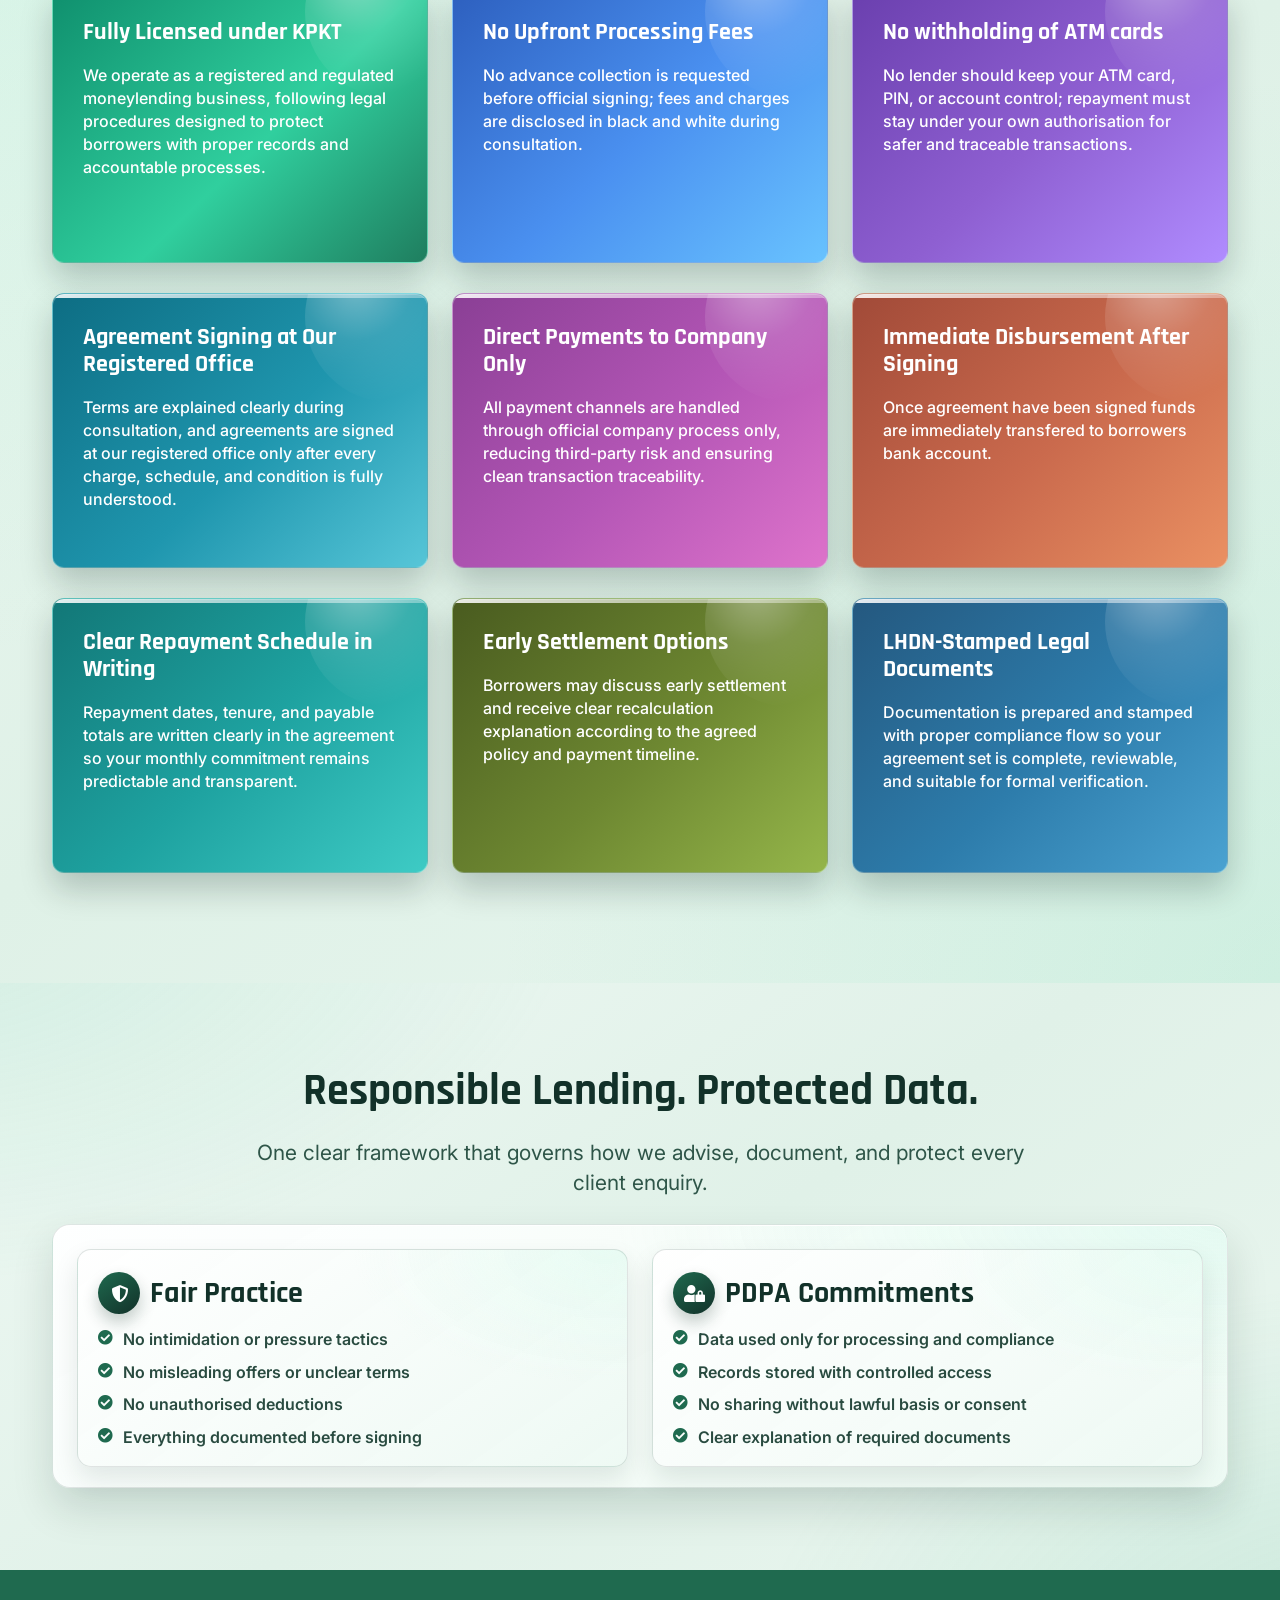
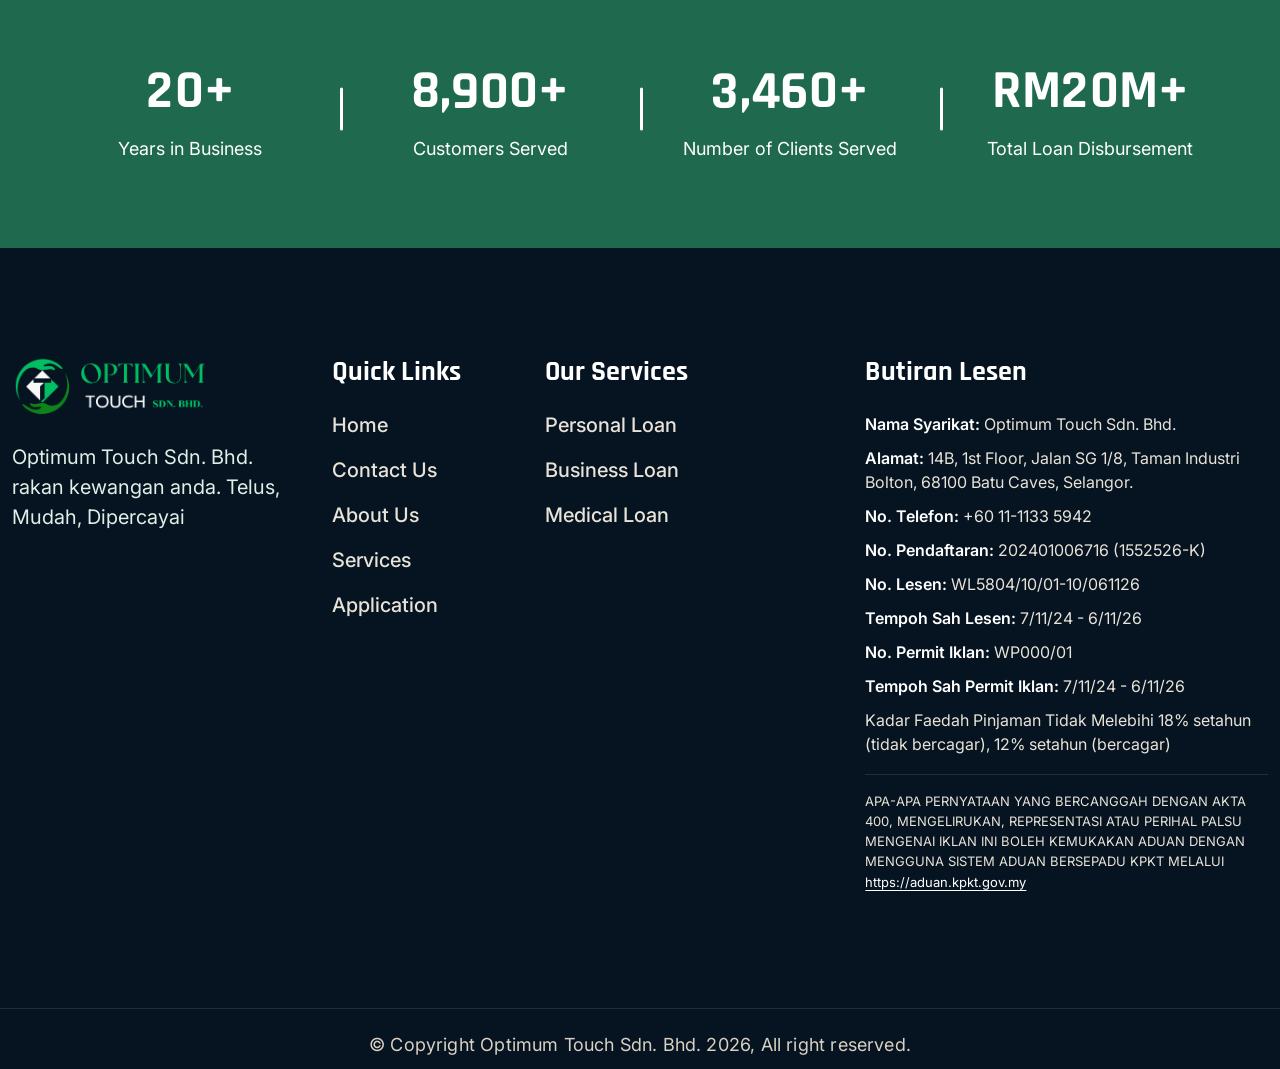
==== commit d867949b: "Footer: capitalize Permohonan label" ====
--- a/about.html
+++ b/about.html
@@ -388,7 +388,7 @@
                                 <li><a href="contact.html" data-bm="Hubungi Kami">Contact Us</a></li>
                                 <li><a href="about.html" data-bm="Tentang Kami">About Us</a></li>
                                 <li><a href="services.html" data-bm="Perkhidmatan">Services</a></li>
-                                <li><a href="apply-now.html" data-bm="permohonan">Application</a></li>
+                                <li><a href="apply-now.html" data-bm="Permohonan">Application</a></li>
                             </ul><!-- /.list-unstyled -->
                         </div><!-- /.footer-widget -->
                     </div><!-- /.col-lg-2 -->
@@ -530,3 +530,4 @@
 
 
 
+
